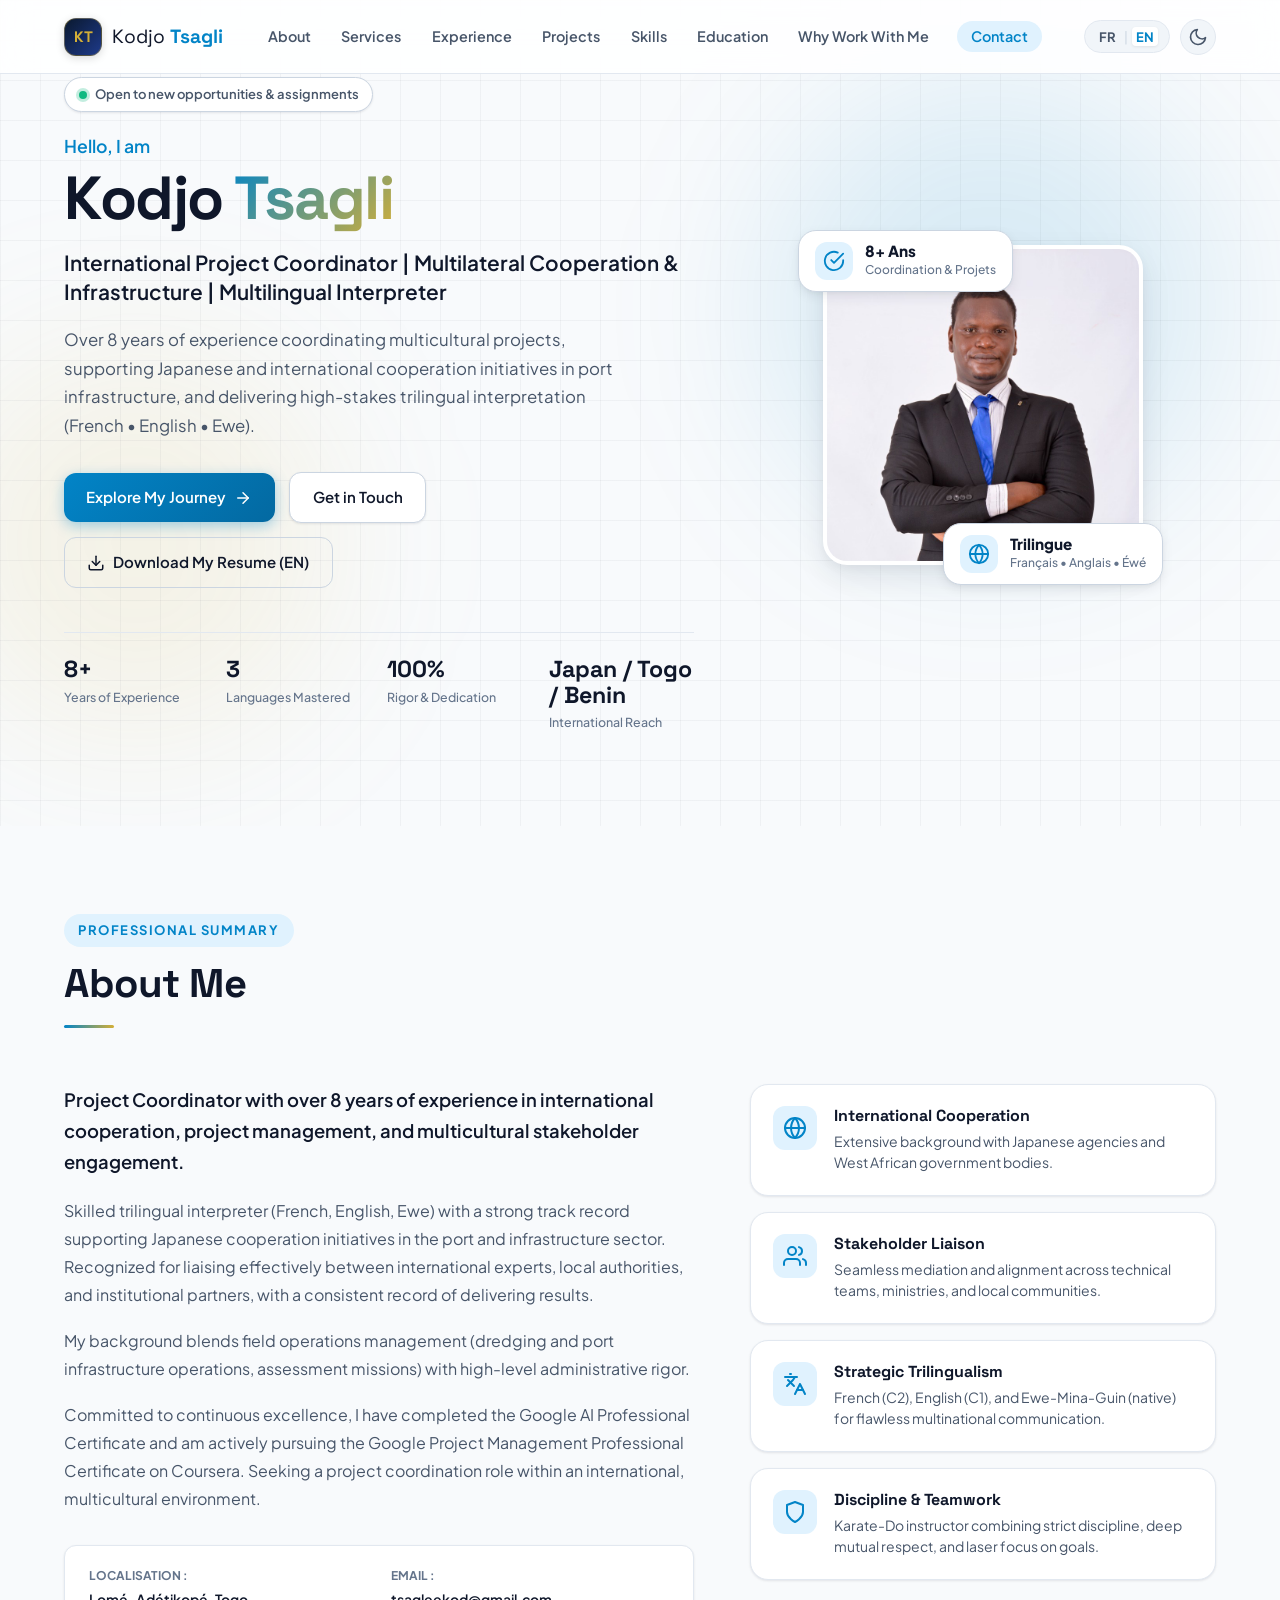
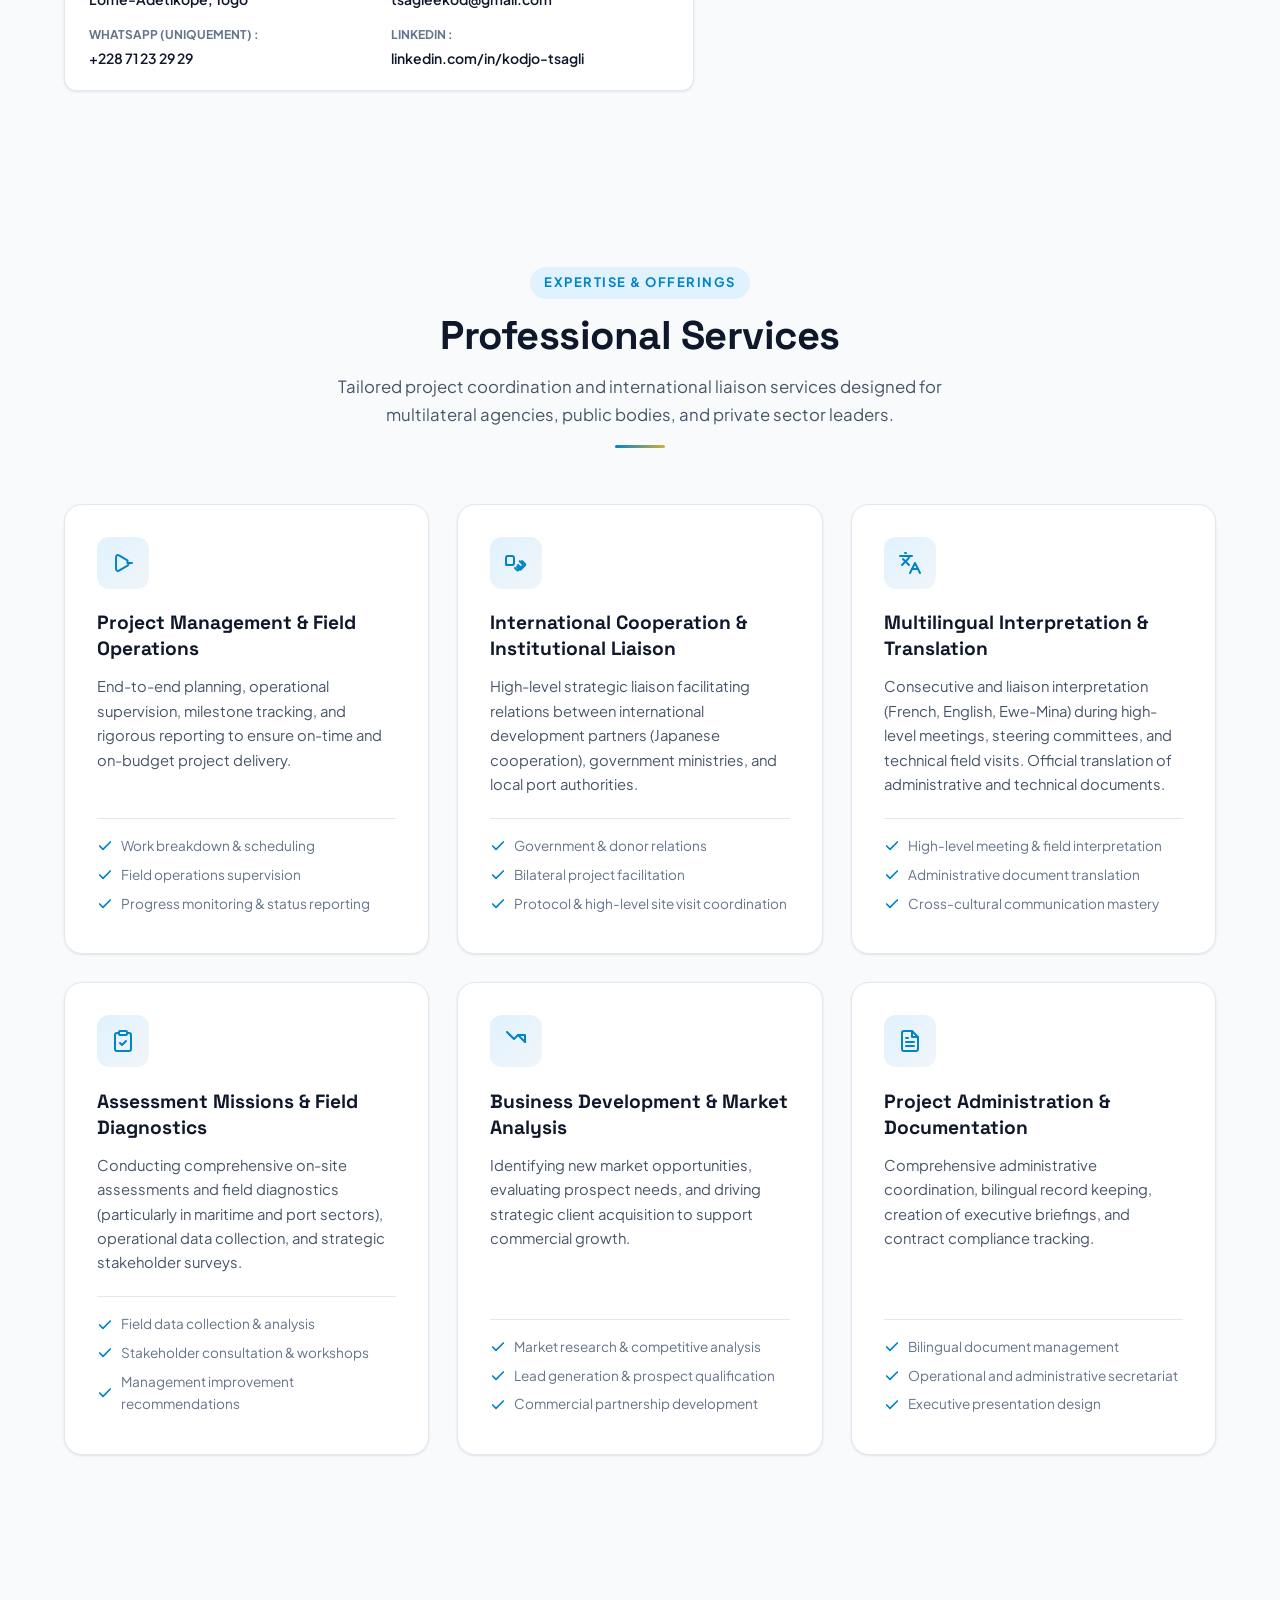
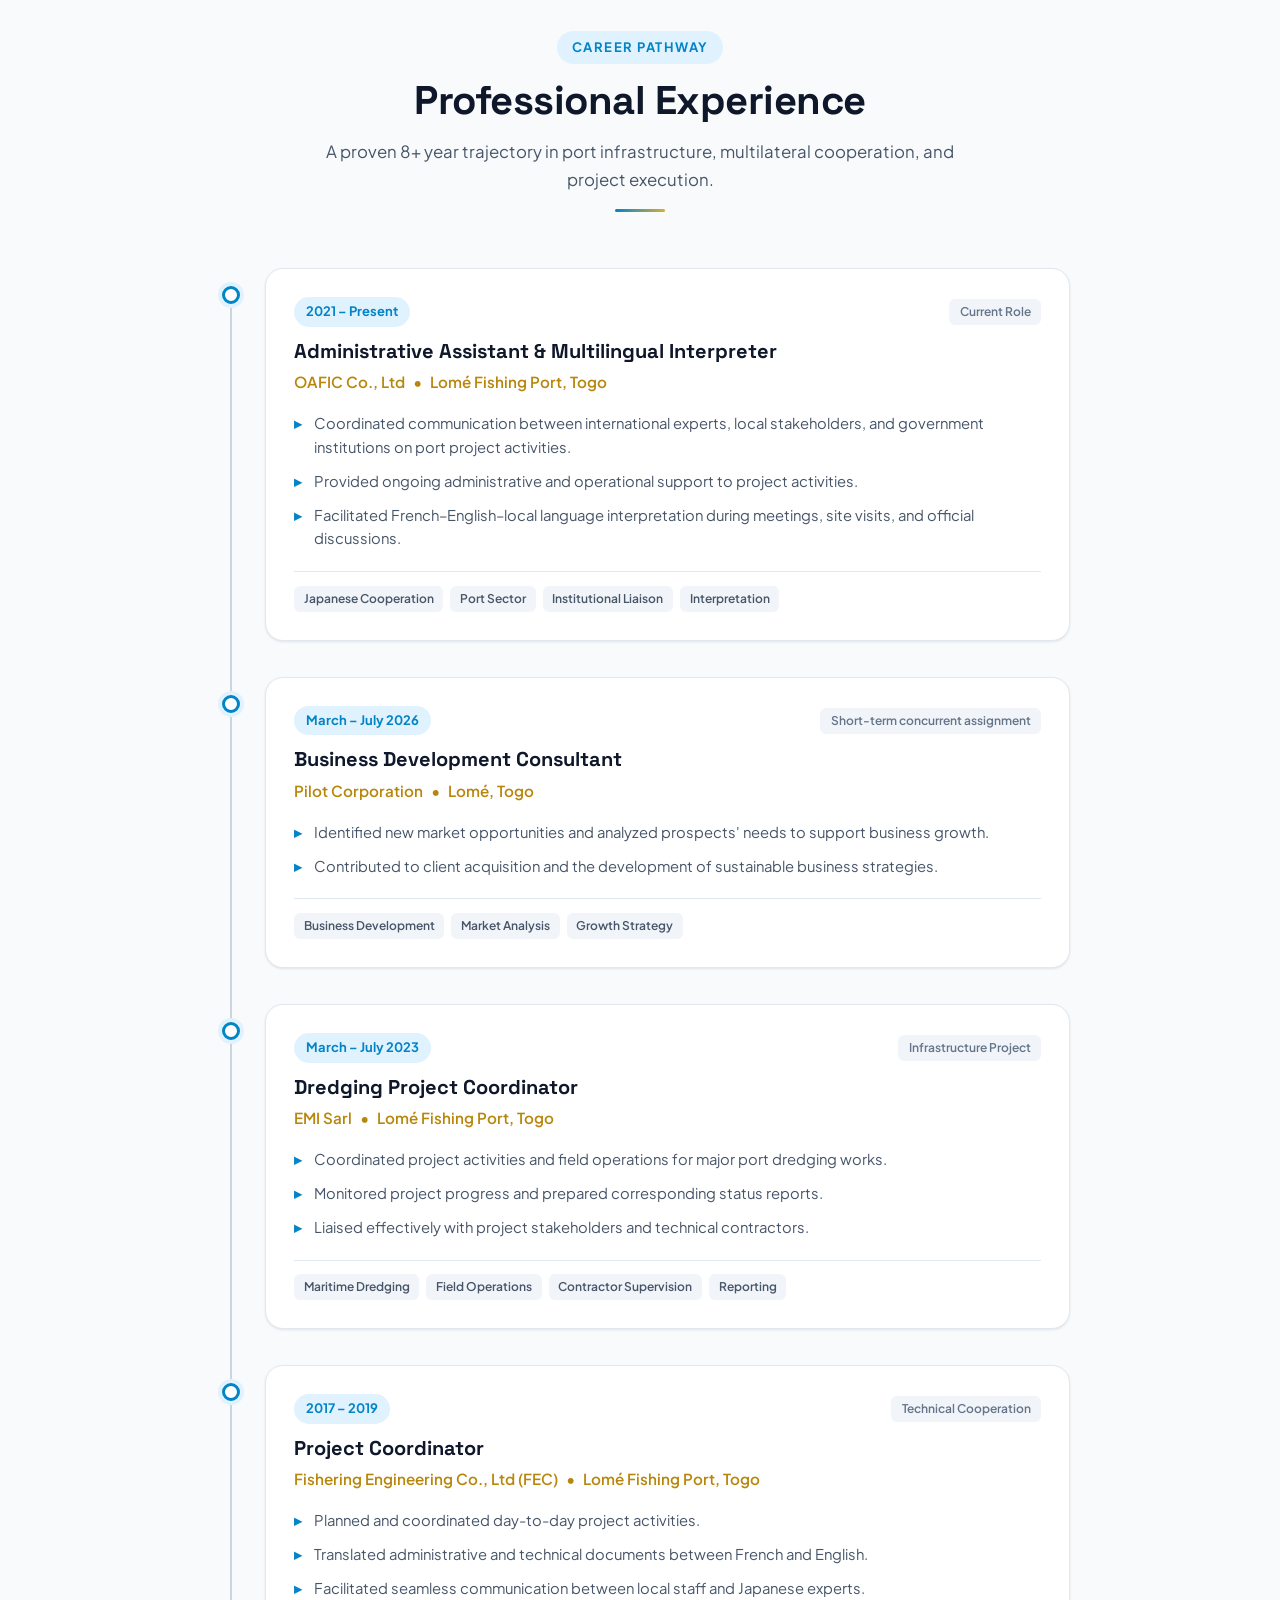
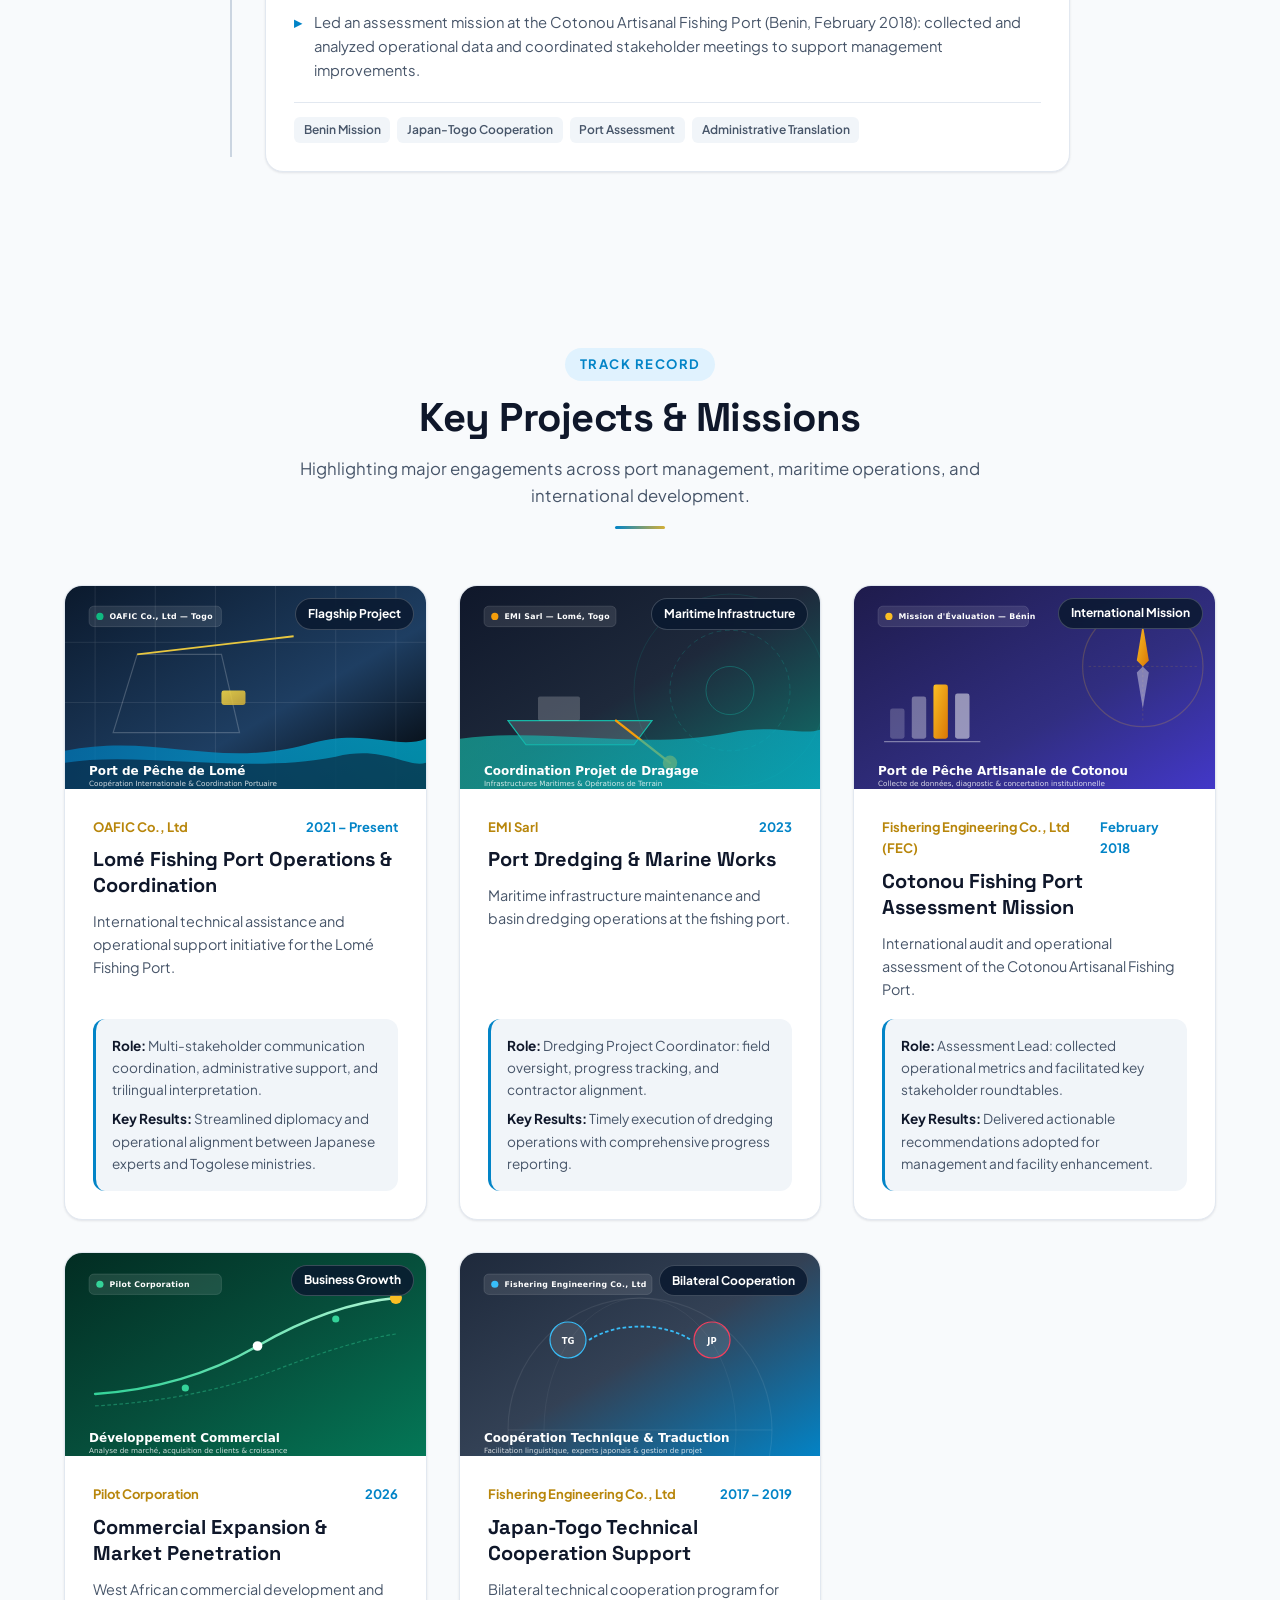
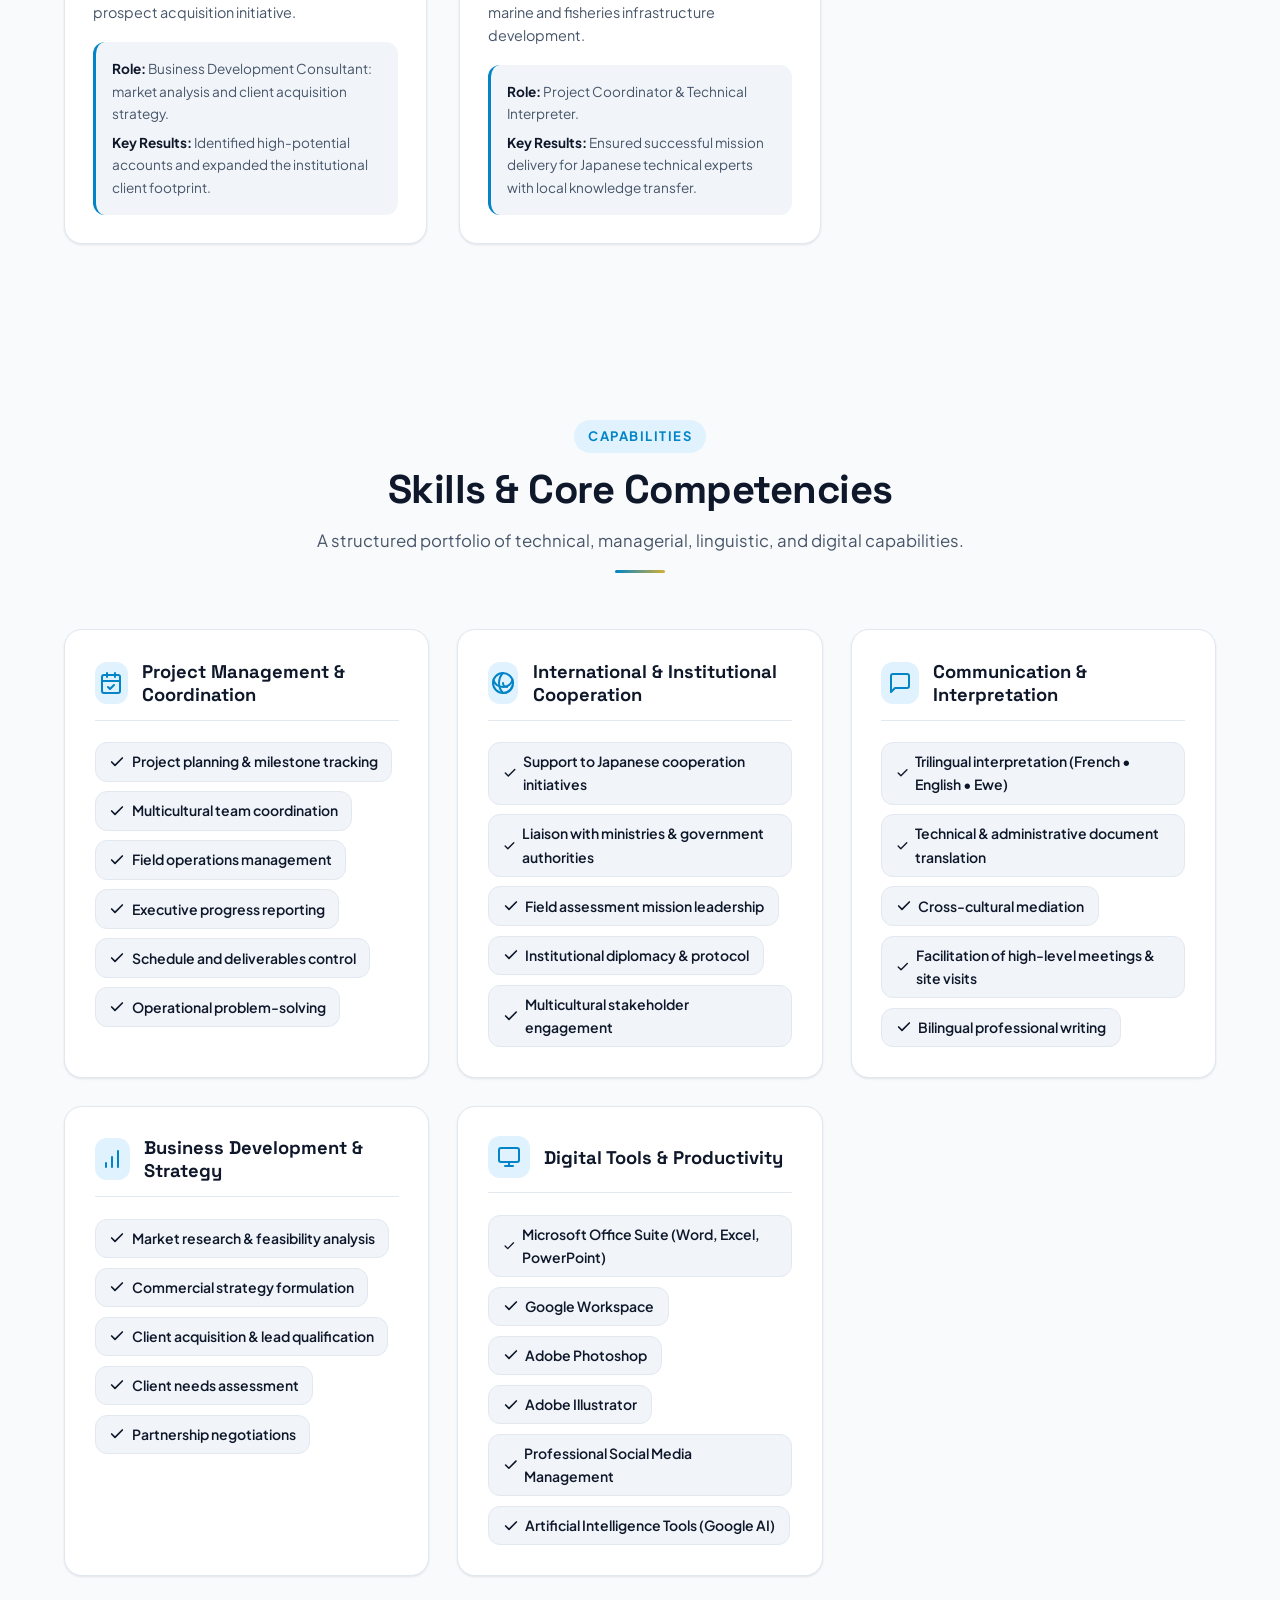
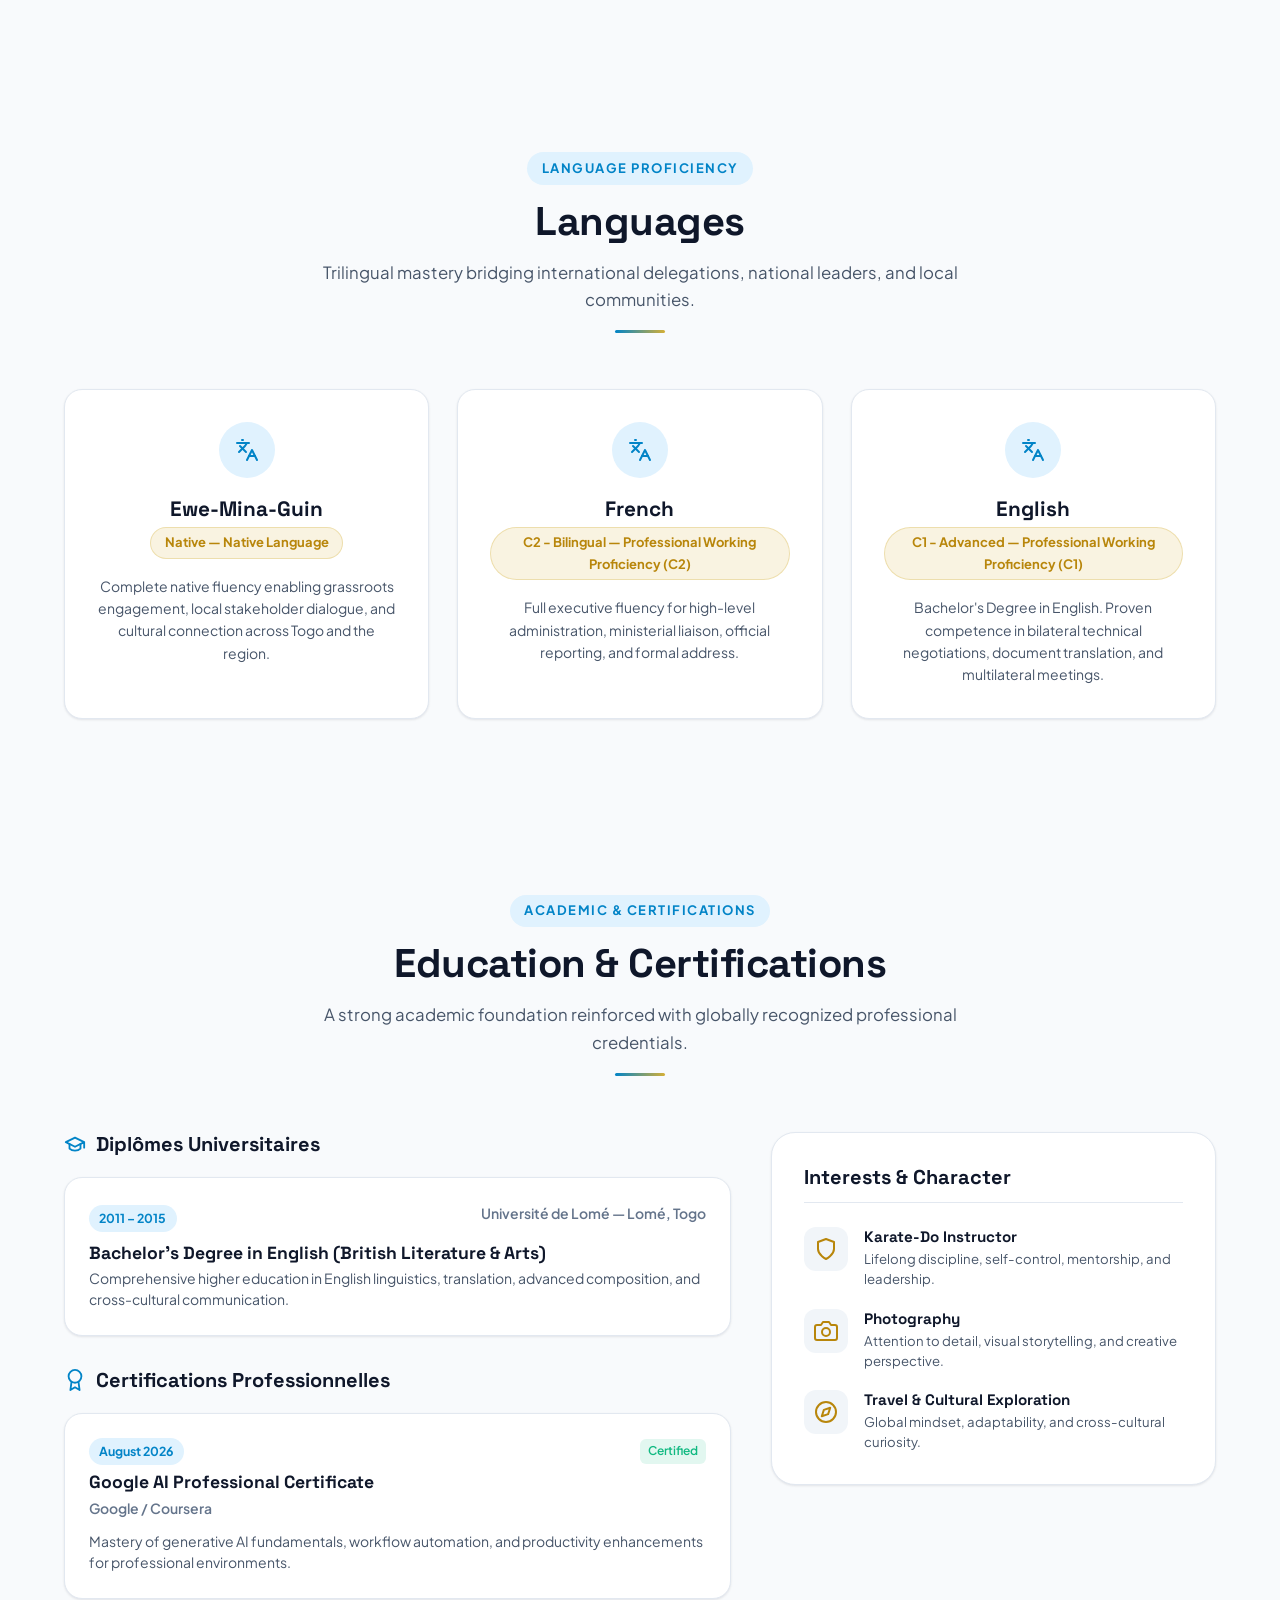
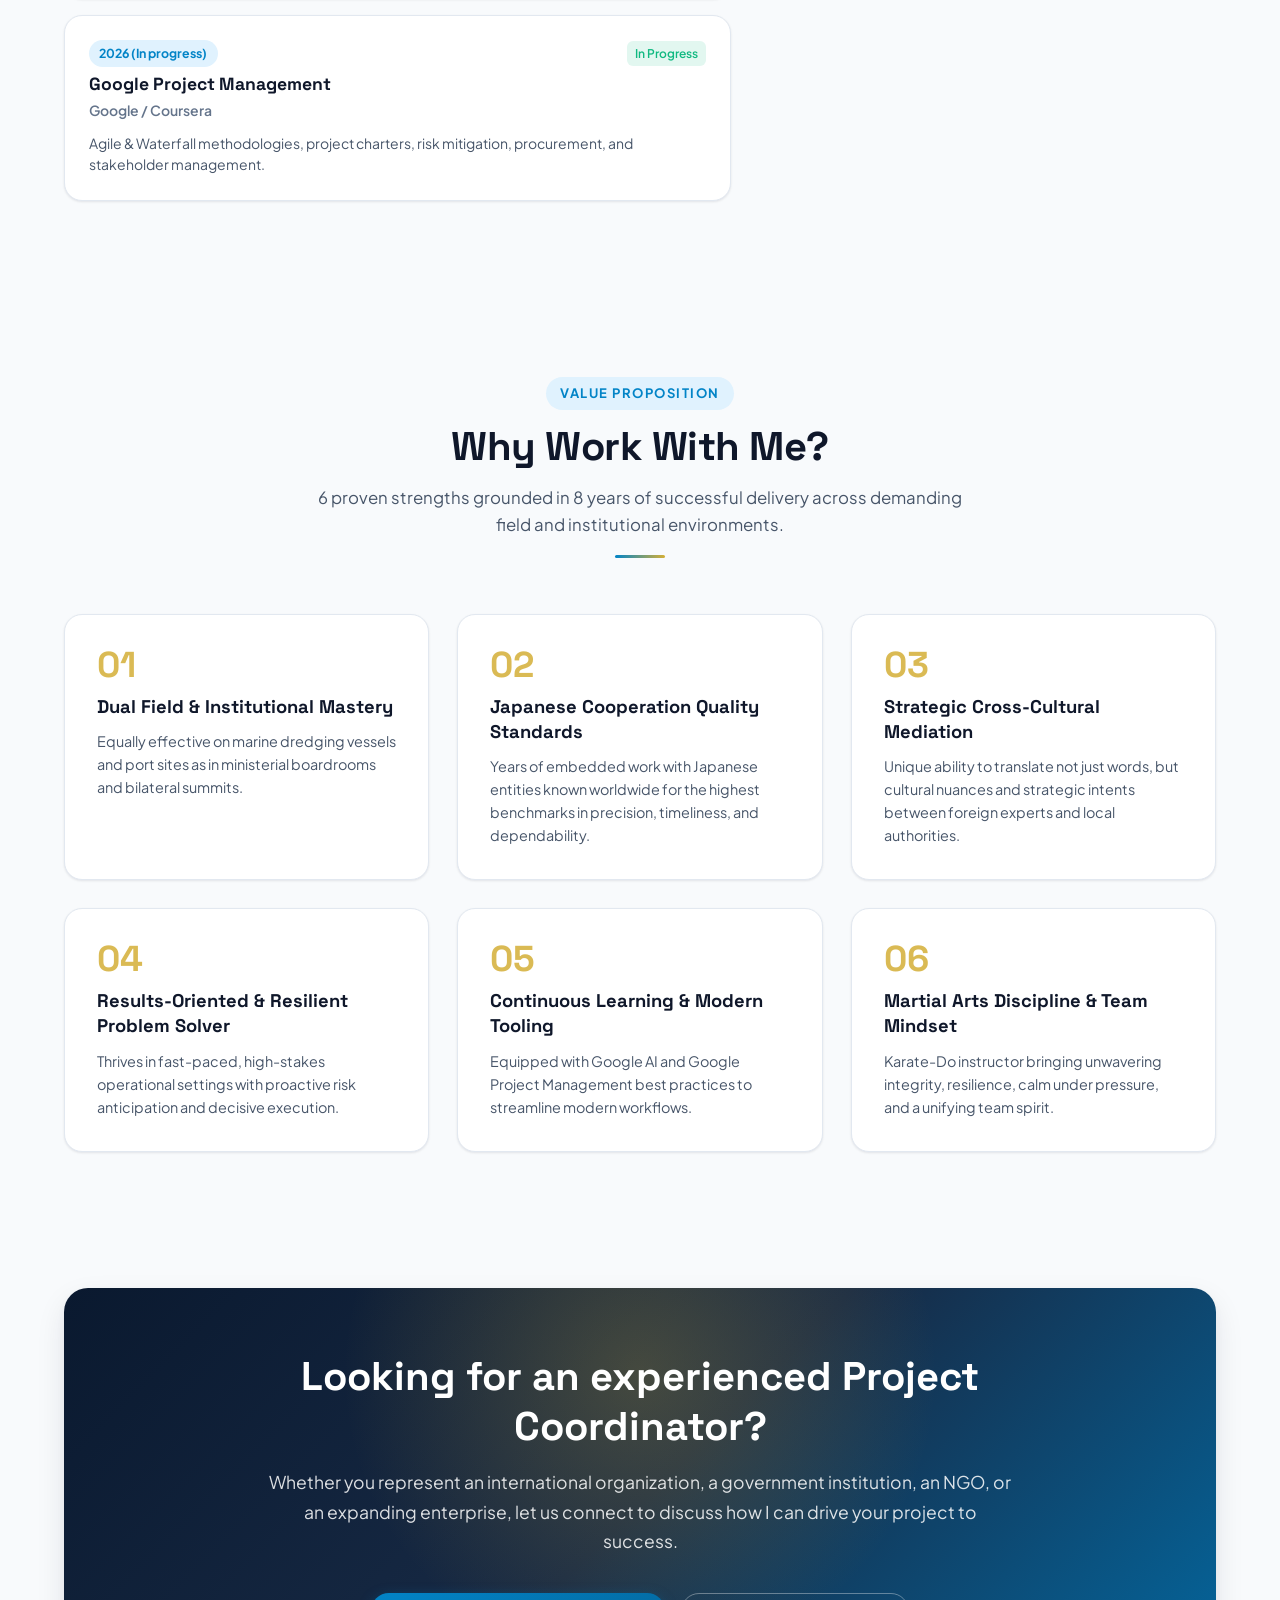
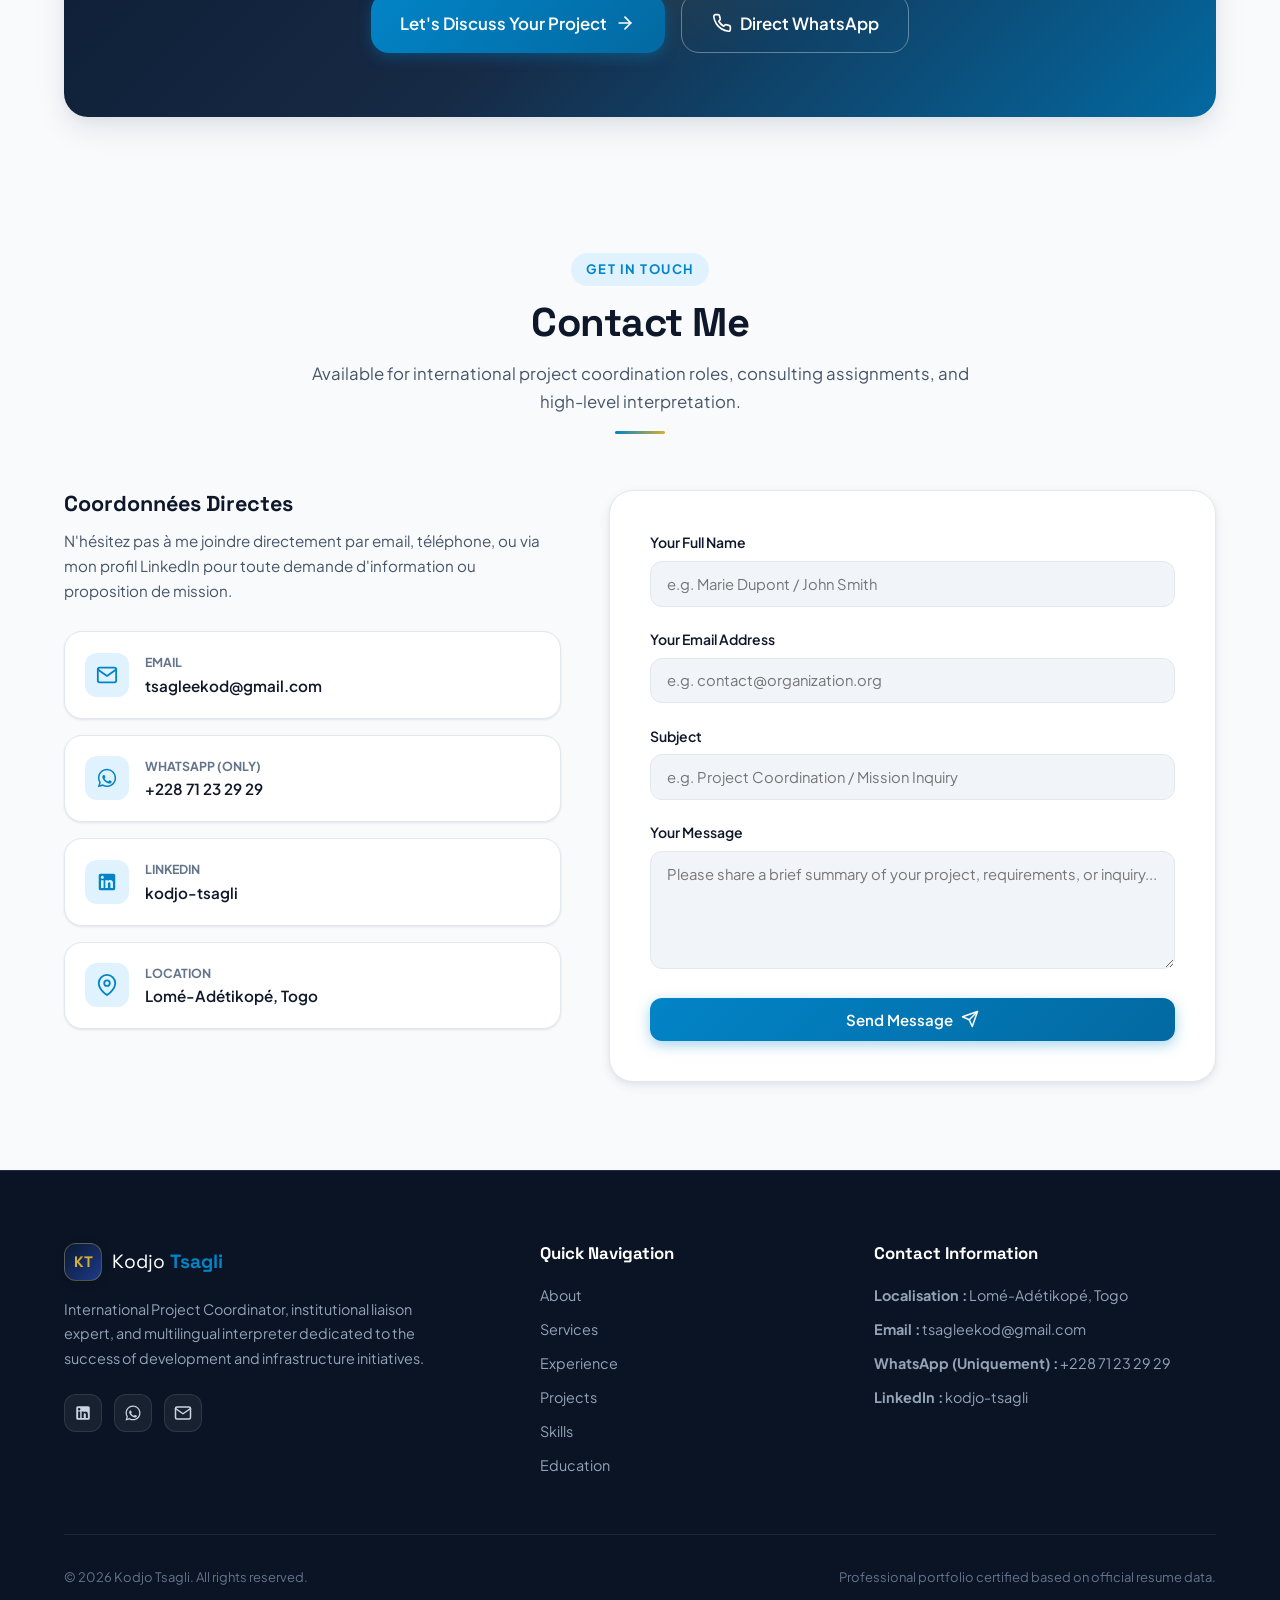
==== CV/index.html @ f677abd4 "Add files via upload" ====
<!DOCTYPE html>
<html lang="fr" data-theme="light">
<head>
  <meta charset="UTF-8">
  <meta name="viewport" content="width=device-width, initial-scale=1.0">
  <meta http-equiv="X-UA-Compatible" content="IE=edge">
  
  <!-- SEO Primary Meta Tags -->
  <title id="meta-title">Kodjo Tsagli | Coordinateur de Projets Internationaux & Interprète Multilingue</title>
  <meta name="title" id="meta-name-title" content="Kodjo Tsagli | Coordinateur de Projets Internationaux & Interprète Multilingue">
  <meta name="description" id="meta-description" content="Portfolio professionnel de Kodjo Tsagli, Coordinateur de Projets avec plus de 8 ans d'expérience en coopération internationale, gestion d'infrastructures portuaires et interprétariat trilingue (Français, Anglais, Éwé).">
  <meta name="keywords" id="meta-keywords" content="Kodjo Tsagli, Coordinateur de Projets, Coopération Internationale, Interprétariat, Togo, Port de Lomé, OAFIC, Gestion de projets, Coursera Google PM">
  <meta name="author" content="Kodjo Tsagli">
  <meta name="robots" content="index, follow">
  
  <!-- Open Graph / Facebook / LinkedIn / WhatsApp -->
  <meta property="og:type" content="website">
  <meta property="og:url" content="https://kodjotsagli.github.io/portfolio/">
  <meta property="og:title" id="og-title" content="Kodjo Tsagli | Coordinateur de Projets Internationaux & Interprète Multilingue">
  <meta property="og:description" id="og-description" content="Portfolio professionnel de Kodjo Tsagli. 8+ ans d'expérience en coopération internationale, secteur portuaire et médiation trilingue (FR • EN • EWÉ).">
  <meta property="og:image" content="https://kodjotsagli.github.io/portfolio/assets/images/profile.jpg">
  <meta property="og:image:secure_url" content="https://kodjotsagli.github.io/portfolio/assets/images/profile.jpg">
  <meta property="og:image:type" content="image/jpeg">
  <meta property="og:image:width" content="600">
  <meta property="og:image:height" content="600">

  <!-- Twitter Card -->
  <meta property="twitter:card" content="summary_large_image">
  <meta property="twitter:title" id="twitter-title" content="Kodjo Tsagli | Coordinateur de Projets Internationaux">
  <meta property="twitter:description" id="twitter-description" content="Portfolio de Kodjo Tsagli : Gestion de projets internationaux, Coopération japonaise, Interprétariat trilingue.">
  <meta property="twitter:image" content="https://kodjotsagli.github.io/portfolio/assets/images/profile.jpg">

  <!-- Favicon -->
  <link rel="icon" type="image/svg+xml" href="favicon/favicon.svg">
  <link rel="apple-touch-icon" href="favicon/favicon.svg">

  <!-- Preconnect Fonts -->
  <link rel="preconnect" href="https://fonts.googleapis.com">
  <link rel="preconnect" href="https://fonts.gstatic.com" crossorigin>
  <link href="https://fonts.googleapis.com/css2?family=Plus+Jakarta+Sans:wght@300;400;500;600;700;800&family=Space+Grotesk:wght@500;600;700&display=swap" rel="stylesheet">

  <!-- Stylesheet -->
  <link rel="stylesheet" href="style.css">

  <!-- Structured Data JSON-LD (Schema.org for Google) -->
  <script type="application/ld+json">
  {
    "@context": "https://schema.org",
    "@type": "Person",
    "name": "Kodjo Tsagli",
    "jobTitle": "Project Coordinator & Multilingual Interpreter",
    "url": "https://kodjo-tsagli.github.io/",
    "email": "tsagleekod@gmail.com",
    "telephone": "+22871232929",
    "address": {
      "@type": "PostalAddress",
      "addressLocality": "Lomé-Adétikopé",
      "addressCountry": "TG"
    },
    "sameAs": [
      "https://linkedin.com/in/kodjo-tsagli"
    ],
    "knowsLanguage": ["fra", "eng", "ewe"],
    "alumniOf": {
      "@type": "EducationalOrganization",
      "name": "Université de Lomé"
    }
  }
  </script>
</head>
<body>
  <!-- Navigation Bar -->
  <header class="site-header" id="site-header">
    <div class="container nav-container">
      <a href="#hero" class="brand-logo" aria-label="Kodjo Tsagli - Accueil">
        <span class="logo-mark">KT</span>
        <span class="logo-text">Kodjo <strong>Tsagli</strong></span>
      </a>

      <!-- Desktop & Mobile Nav Links -->
      <nav class="main-nav" id="main-nav" aria-label="Navigation principale">
        <ul class="nav-list">
          <li><a href="#about" class="nav-link" data-i18n="nav.about">À propos</a></li>
          <li><a href="#services" class="nav-link" data-i18n="nav.services">Services</a></li>
          <li><a href="#experience" class="nav-link" data-i18n="nav.experience">Expérience</a></li>
          <li><a href="#projects" class="nav-link" data-i18n="nav.projects">Projets</a></li>
          <li><a href="#skills" class="nav-link" data-i18n="nav.skills">Compétences</a></li>
          <li><a href="#education" class="nav-link" data-i18n="nav.education">Formation</a></li>
          <li><a href="#why-me" class="nav-link" data-i18n="nav.whyMe">Pourquoi moi ?</a></li>
          <li><a href="#contact" class="nav-link nav-link-highlight" data-i18n="nav.contact">Contact</a></li>
        </ul>
      </nav>

      <!-- Action Controls (Language & Theme) -->
      <div class="nav-actions">
        <!-- Language Switcher -->
        <button id="lang-toggle-btn" class="lang-switch-btn" aria-label="Changer de langue (Switch to English)">
          <span class="lang-opt" data-lang-val="fr">FR</span>
          <span class="lang-divider">|</span>
          <span class="lang-opt" data-lang-val="en">EN</span>
        </button>

        <!-- Dark / Light Theme Toggle -->
        <button id="theme-toggle-btn" class="theme-switch-btn" aria-label="Basculer le thème sombre/clair" title="Changer le thème">
          <svg class="theme-icon sun-icon" viewBox="0 0 24 24" width="20" height="20" fill="none" stroke="currentColor" stroke-width="2" stroke-linecap="round" stroke-linejoin="round">
            <circle cx="12" cy="12" r="5"></circle>
            <line x1="12" y1="1" x2="12" y2="3"></line>
            <line x1="12" y1="21" x2="12" y2="23"></line>
            <line x1="4.22" y1="4.22" x2="5.64" y2="5.64"></line>
            <line x1="18.36" y1="18.36" x2="19.78" y2="19.78"></line>
            <line x1="1" y1="12" x2="3" y2="12"></line>
            <line x1="21" y1="12" x2="23" y2="12"></line>
            <line x1="4.22" y1="19.78" x2="5.64" y2="18.36"></line>
            <line x1="18.36" y1="5.64" x2="19.78" y2="4.22"></line>
          </svg>
          <svg class="theme-icon moon-icon" viewBox="0 0 24 24" width="20" height="20" fill="none" stroke="currentColor" stroke-width="2" stroke-linecap="round" stroke-linejoin="round">
            <path d="M21 12.79A9 9 0 1 1 11.21 3 7 7 0 0 0 21 12.79z"></path>
          </svg>
        </button>

        <!-- Mobile Menu Toggle Button -->
        <button id="mobile-nav-toggle" class="mobile-toggle-btn" aria-expanded="false" aria-controls="main-nav" aria-label="Ouvrir le menu">
          <span class="hamburger-bar"></span>
          <span class="hamburger-bar"></span>
          <span class="hamburger-bar"></span>
        </button>
      </div>
    </div>
  </header>

  <main id="main-content">
    <!-- HERO SECTION -->
    <section id="hero" class="hero-section">
      <div class="hero-bg-shapes" aria-hidden="true">
        <div class="shape-glow glow-1"></div>
        <div class="shape-glow glow-2"></div>
        <div class="grid-overlay"></div>
      </div>

      <div class="container hero-container">
        <div class="hero-content">
          <!-- Availability Pill Badge -->
          <div class="badge-status-wrap">
            <span class="status-indicator"></span>
            <span class="status-text" id="hero-availability" data-i18n="hero.availability">Disponible pour nouvelles opportunités &amp; missions</span>
          </div>

          <!-- Greeting & Name -->
          <p class="hero-greeting" data-i18n="hero.greeting">Bonjour, je suis</p>
          <h1 class="hero-name" id="hero-name">Kodjo <span>Tsagli</span></h1>
          
          <!-- Professional Title -->
          <p class="hero-title" id="hero-title" data-i18n="hero.title">
            Coordinateur de Projets Internationaux | Coopération &amp; Infrastructures | Interprète Multilingue
          </p>

          <!-- Executive Subtitle -->
          <p class="hero-subtitle" id="hero-subtitle" data-i18n="hero.subtitle">
            Plus de 8 ans d'expérience en coordination de projets multiculturels, appui aux initiatives de coopération internationale (notamment japonaise) dans le secteur portuaire et médiation trilingue (Français • Anglais • Éwé).
          </p>

          <!-- CTA Action Buttons -->
          <div class="hero-actions">
            <a href="#experience" class="btn btn-primary" id="btn-hero-path">
              <span data-i18n="hero.btnPath">Voir mon parcours</span>
              <svg viewBox="0 0 24 24" width="18" height="18" fill="none" stroke="currentColor" stroke-width="2" stroke-linecap="round" stroke-linejoin="round">
                <line x1="5" y1="12" x2="19" y2="12"></line>
                <polyline points="12 5 19 12 12 19"></polyline>
              </svg>
            </a>
            
            <a href="#contact" class="btn btn-secondary" id="btn-hero-contact">
              <span data-i18n="hero.btnContact">Me contacter</span>
            </a>

            <a href="assets/documents/CV_Kodjo_Tsagli_FR_1.docx" class="btn btn-outline" id="btn-hero-cv" download>
              <svg viewBox="0 0 24 24" width="18" height="18" fill="none" stroke="currentColor" stroke-width="2" stroke-linecap="round" stroke-linejoin="round">
                <path d="M21 15v4a2 2 0 0 1-2 2H5a2 2 0 0 1-2-2v-4"></path>
                <polyline points="7 10 12 15 17 10"></polyline>
                <line x1="12" y1="15" x2="12" y2="3"></line>
              </svg>
              <span id="hero-cv-text" data-i18n="hero.btnCv">Télécharger mon CV (FR)</span>
            </a>
          </div>

          <!-- Key Quick Stats -->
          <div class="hero-stats-grid" id="hero-stats">
            <!-- Dynamically populated from config.js or fallback -->
            <div class="stat-card">
              <div class="stat-val">8+</div>
              <div class="stat-label">Années d'expérience</div>
            </div>
            <div class="stat-card">
              <div class="stat-val">3</div>
              <div class="stat-label">Langues maîtrisées</div>
            </div>
            <div class="stat-card">
              <div class="stat-val">100%</div>
              <div class="stat-label">Engagement &amp; Rigueur</div>
            </div>
            <div class="stat-card">
              <div class="stat-val">Japon / Togo / Bénin</div>
              <div class="stat-label">Portée multilatérale</div>
            </div>
          </div>
        </div>

        <!-- Hero Visual Profile Card -->
        <div class="hero-visual">
          <div class="profile-card-wrap">
            <div class="profile-avatar-frame">
              <img src="assets/images/profile.jpg" id="profile-img" alt="Kodjo Tsagli - Coordinateur de Projets" class="profile-img" width="360" height="360" loading="eager">
              <div class="avatar-glow-ring"></div>
            </div>

            <!-- Floating Experience Badge -->
            <div class="floating-badge badge-exp">
              <div class="badge-icon-box">
                <svg viewBox="0 0 24 24" width="22" height="22" fill="none" stroke="currentColor" stroke-width="2" stroke-linecap="round" stroke-linejoin="round">
                  <path d="M22 11.08V12a10 10 0 1 1-5.93-9.14"></path>
                  <polyline points="22 4 12 14.01 9 11.01"></polyline>
                </svg>
              </div>
              <div class="badge-text">
                <span class="badge-number">8+ Ans</span>
                <span class="badge-subtitle">Coordination &amp; Projets</span>
              </div>
            </div>

            <!-- Floating Languages Badge -->
            <div class="floating-badge badge-lang">
              <div class="badge-icon-box">
                <svg viewBox="0 0 24 24" width="22" height="22" fill="none" stroke="currentColor" stroke-width="2" stroke-linecap="round" stroke-linejoin="round">
                  <circle cx="12" cy="12" r="10"></circle>
                  <line x1="2" y1="12" x2="22" y2="12"></line>
                  <path d="M12 2a15.3 15.3 0 0 1 4 10 15.3 15.3 0 0 1-4 10 15.3 15.3 0 0 1-4-10 15.3 15.3 0 0 1 4-10z"></path>
                </svg>
              </div>
              <div class="badge-text">
                <span class="badge-number">Trilingue</span>
                <span class="badge-subtitle">Français • Anglais • Éwé</span>
              </div>
            </div>
          </div>
        </div>
      </div>
    </section>

    <!-- ABOUT SECTION -->
    <section id="about" class="section about-section">
      <div class="container">
        <div class="section-header">
          <span class="section-tag" data-i18n="about.sectionTag">Profil Professionnel</span>
          <h2 class="section-title" data-i18n="about.title">À propos de moi</h2>
          <div class="section-divider"></div>
        </div>

        <div class="about-grid">
          <!-- Text Narrative Column -->
          <div class="about-text-col">
            <p class="lead-text" id="about-lead" data-i18n="about.lead">
              Coordinateur de projets comptant plus de 8 ans d'expérience en coopération internationale, gestion de projets et coordination de parties prenantes multiculturelles.
            </p>
            
            <div class="about-paragraphs" id="about-paragraphs">
              <p>Expert en interprétariat trilingue (français, anglais, éwé) et en appui aux initiatives de coopération japonaise dans le secteur portuaire et des infrastructures. Reconnu pour ma capacité à assurer une liaison fluide et efficace entre experts internationaux, autorités locales et partenaires institutionnels.</p>
              <p>Mon parcours combine gestion opérationnelle de terrain (opérations maritimes et de dragage, missions d'évaluation portuaire) et rigueur administrative de haut niveau.</p>
              <p>Passionné par l'efficience des organisations, je prépare activement la certification professionnelle Google Project Management et j'ai complété le certificat Google IA sur Coursera. Je suis à la recherche d'un poste ou de missions de coordination de projets dans un environnement international et multiculturel.</p>
            </div>

            <!-- Quick Contact Snapshot -->
            <div class="about-contact-snapshot">
              <div class="snapshot-item">
                <span class="snapshot-label">Localisation :</span>
                <span class="snapshot-value">Lomé-Adétikopé, Togo</span>
              </div>
              <div class="snapshot-item">
                <span class="snapshot-label">Email :</span>
                <a href="mailto:tsagleekod@gmail.com" class="snapshot-link">tsagleekod@gmail.com</a>
              </div>
              <div class="snapshot-item">
                <span class="snapshot-label">WhatsApp (Uniquement) :</span>
                <a href="https://wa.me/22871232929" target="_blank" rel="noopener noreferrer" class="snapshot-link">+228 71 23 29 29</a>
              </div>
              <div class="snapshot-item">
                <span class="snapshot-label">LinkedIn :</span>
                <a href="https://linkedin.com/in/kodjo-tsagli" target="_blank" rel="noopener noreferrer" class="snapshot-link">linkedin.com/in/kodjo-tsagli</a>
              </div>
            </div>
          </div>

          <!-- Highlight Cards Column -->
          <div class="about-highlights-col" id="about-highlights">
            <!-- Dynamically populated from config.js -->
            <div class="highlight-card">
              <div class="highlight-icon">
                <svg viewBox="0 0 24 24" width="24" height="24" fill="none" stroke="currentColor" stroke-width="2" stroke-linecap="round" stroke-linejoin="round">
                  <circle cx="12" cy="12" r="10"></circle>
                  <line x1="2" y1="12" x2="22" y2="12"></line>
                  <path d="M12 2a15.3 15.3 0 0 1 4 10 15.3 15.3 0 0 1-4 10 15.3 15.3 0 0 1-4-10 15.3 15.3 0 0 1 4-10z"></path>
                </svg>
              </div>
              <div class="highlight-info">
                <h4>Coopération Internationale</h4>
                <p>Expertise éprouvée auprès d'organismes japonais et institutions publiques d'Afrique de l'Ouest.</p>
              </div>
            </div>

            <div class="highlight-card">
              <div class="highlight-icon">
                <svg viewBox="0 0 24 24" width="24" height="24" fill="none" stroke="currentColor" stroke-width="2" stroke-linecap="round" stroke-linejoin="round">
                  <path d="M17 21v-2a4 4 0 0 0-4-4H5a4 4 0 0 0-4 4v2"></path>
                  <circle cx="9" cy="7" r="4"></circle>
                  <path d="M23 21v-2a4 4 0 0 0-3-3.87"></path>
                  <path d="M16 3.13a4 4 0 0 1 0 7.75"></path>
                </svg>
              </div>
              <div class="highlight-info">
                <h4>Liaison Parties Prenantes</h4>
                <p>Médiation et concertation entre équipes techniques, ministères et communautés locales.</p>
              </div>
            </div>

            <div class="highlight-card">
              <div class="highlight-icon">
                <svg viewBox="0 0 24 24" width="24" height="24" fill="none" stroke="currentColor" stroke-width="2" stroke-linecap="round" stroke-linejoin="round">
                  <path d="M5 8l6 6"></path>
                  <path d="M4 14h16"></path>
                  <path d="M2 5h12"></path>
                  <path d="M7 2h1"></path>
                  <path d="M22 22l-5-10-5 10"></path>
                  <path d="M14 18h6"></path>
                </svg>
              </div>
              <div class="highlight-info">
                <h4>Trilinguisme Stratégique</h4>
                <p>Français (C2), Anglais (C1) et Éwé-Mina-Guin (maternelle) pour une fluidité totale des échanges.</p>
              </div>
            </div>

            <div class="highlight-card">
              <div class="highlight-icon">
                <svg viewBox="0 0 24 24" width="24" height="24" fill="none" stroke="currentColor" stroke-width="2" stroke-linecap="round" stroke-linejoin="round">
                  <path d="M12 22s8-4 8-10V5l-8-3-8 3v7c0 6 8 10 8 10z"></path>
                </svg>
              </div>
              <div class="highlight-info">
                <h4>Discipline &amp; Esprit d'équipe</h4>
                <p>Instructeur de Karaté-Do, alliant rigueur, sens du respect et concentration sur les objectifs.</p>
              </div>
            </div>
          </div>
        </div>
      </div>
    </section>

    <!-- SERVICES SECTION -->
    <section id="services" class="section services-section">
      <div class="container">
        <div class="section-header text-center">
          <span class="section-tag" data-i18n="services.sectionTag">Expertise &amp; Offre</span>
          <h2 class="section-title" data-i18n="services.title">Mes Services Professionnels</h2>
          <p class="section-subtitle" data-i18n="services.subtitle">Des prestations ciblées et adaptées aux exigences des organisations internationales, des institutions publiques et des entreprises privées.</p>
          <div class="section-divider center"></div>
        </div>

        <div class="services-grid" id="services-container">
          <!-- Populated dynamically via config.js -->
        </div>
      </div>
    </section>

    <!-- EXPERIENCE SECTION (TIMELINE) -->
    <section id="experience" class="section experience-section">
      <div class="container">
        <div class="section-header text-center">
          <span class="section-tag" data-i18n="experience.sectionTag">Parcours Professionnel</span>
          <h2 class="section-title" data-i18n="experience.title">Expérience Professionnelle</h2>
          <p class="section-subtitle" data-i18n="experience.subtitle">Un historique prouvé de plus de 8 ans dans des projets d'infrastructures, de coopération multilatérale et de développement.</p>
          <div class="section-divider center"></div>
        </div>

        <div class="timeline-wrapper">
          <div class="timeline-track" aria-hidden="true"></div>
          <div class="timeline-items" id="experience-timeline">
            <!-- Populated dynamically via config.js -->
          </div>
        </div>
      </div>
    </section>

    <!-- PROJECTS SECTION -->
    <section id="projects" class="section projects-section">
      <div class="container">
        <div class="section-header text-center">
          <span class="section-tag" data-i18n="projects.sectionTag">Réalisations</span>
          <h2 class="section-title" data-i18n="projects.title">Projets Réalisés &amp; Missions Clés</h2>
          <p class="section-subtitle" data-i18n="projects.subtitle">Aperçu de mes interventions majeures en gestion portuaire, infrastructures et développement institutionnel.</p>
          <div class="section-divider center"></div>
        </div>

        <div class="projects-grid" id="projects-container">
          <!-- Populated dynamically via config.js -->
        </div>
      </div>
    </section>

    <!-- SKILLS SECTION -->
    <section id="skills" class="section skills-section">
      <div class="container">
        <div class="section-header text-center">
          <span class="section-tag" data-i18n="skills.sectionTag">Savoir-faire</span>
          <h2 class="section-title" data-i18n="skills.title">Compétences &amp; Domaines d'Expertise</h2>
          <p class="section-subtitle" data-i18n="skills.subtitle">Un ensemble structuré de compétences techniques, managériales, linguistiques et digitales.</p>
          <div class="section-divider center"></div>
        </div>

        <div class="skills-categories-grid" id="skills-container">
          <!-- Populated dynamically via config.js -->
        </div>
      </div>
    </section>

    <!-- LANGUAGES SECTION -->
    <section id="languages" class="section languages-section">
      <div class="container">
        <div class="section-header text-center">
          <span class="section-tag" data-i18n="languages.sectionTag">Atout Linguistique</span>
          <h2 class="section-title" data-i18n="languages.title">Langues Maîtrisées</h2>
          <p class="section-subtitle" data-i18n="languages.subtitle">Un profil trilingue pour une communication sans barrière entre acteurs internationaux et communautés locales.</p>
          <div class="section-divider center"></div>
        </div>

        <div class="languages-grid" id="languages-container">
          <!-- Populated dynamically via config.js -->
        </div>
      </div>
    </section>

    <!-- EDUCATION & CERTIFICATIONS SECTION -->
    <section id="education" class="section education-section">
      <div class="container">
        <div class="section-header text-center">
          <span class="section-tag" data-i18n="education.sectionTag">Parcours Académique</span>
          <h2 class="section-title" data-i18n="education.title">Formation &amp; Certifications</h2>
          <p class="section-subtitle" data-i18n="education.subtitle">Un socle académique solide complété par des certifications professionnelles internationales d'actualité.</p>
          <div class="section-divider center"></div>
        </div>

        <div class="education-layout-grid">
          <!-- Degrees & Certifications Column -->
          <div class="education-main-col">
            <h3 class="col-heading">
              <svg viewBox="0 0 24 24" width="22" height="22" fill="none" stroke="currentColor" stroke-width="2" stroke-linecap="round" stroke-linejoin="round">
                <path d="M22 10v6M2 10l10-5 10 5-10 5z"></path>
                <path d="M6 12v5c3 3 9 3 12 0v-5"></path>
              </svg>
              Diplômes Universitaires
            </h3>
            <div class="degrees-list" id="degrees-container">
              <!-- Populated dynamically via config.js -->
            </div>

            <h3 class="col-heading mt-6">
              <svg viewBox="0 0 24 24" width="22" height="22" fill="none" stroke="currentColor" stroke-width="2" stroke-linecap="round" stroke-linejoin="round">
                <circle cx="12" cy="8" r="7"></circle>
                <polyline points="8.21 13.89 7 23 12 20 17 23 15.79 13.88"></polyline>
              </svg>
              Certifications Professionnelles
            </h3>
            <div class="certifications-list" id="certifications-container">
              <!-- Populated dynamically via config.js -->
            </div>
          </div>

          <!-- Additional Passions & Soft Skills Column -->
          <div class="education-side-col">
            <div class="interests-card" id="interests-card">
              <!-- Populated dynamically via config.js -->
            </div>
          </div>
        </div>
      </div>
    </section>

    <!-- WHY WORK WITH ME SECTION -->
    <section id="why-me" class="section why-me-section">
      <div class="container">
        <div class="section-header text-center">
          <span class="section-tag" data-i18n="whyMe.sectionTag">Valeur Ajoutée</span>
          <h2 class="section-title" data-i18n="whyMe.title">Pourquoi travailler avec moi ?</h2>
          <p class="section-subtitle" data-i18n="whyMe.subtitle">6 atouts concrets forgés par 8 années d'interventions réussies sur le terrain et auprès des décideurs.</p>
          <div class="section-divider center"></div>
        </div>

        <div class="why-me-grid" id="why-me-container">
          <!-- Populated dynamically via config.js -->
        </div>
      </div>
    </section>

    <!-- CALL TO ACTION (CTA) SECTION -->
    <section class="cta-section">
      <div class="container">
        <div class="cta-box">
          <div class="cta-glow" aria-hidden="true"></div>
          <div class="cta-content">
            <h2 class="cta-title" id="cta-title" data-i18n="cta.title">Vous avez un projet ou une mission à coordonner ?</h2>
            <p class="cta-subtitle" id="cta-subtitle" data-i18n="cta.subtitle">Que vous soyez une organisation internationale, une institution publique, une ONG ou une entreprise privée, échangeons sur vos objectifs et voyons comment je peux apporter une valeur décisive à vos opérations.</p>
            <div class="cta-buttons">
              <a href="#contact" class="btn btn-primary btn-large" id="btn-cta-contact">
                <span data-i18n="cta.btnContact">Discutons de votre projet</span>
                <svg viewBox="0 0 24 24" width="20" height="20" fill="none" stroke="currentColor" stroke-width="2" stroke-linecap="round" stroke-linejoin="round">
                  <line x1="5" y1="12" x2="19" y2="12"></line>
                  <polyline points="12 5 19 12 12 19"></polyline>
                </svg>
              </a>
              <a href="https://wa.me/22871232929" target="_blank" rel="noopener noreferrer" class="btn btn-outline btn-large" id="btn-cta-call">
                <svg viewBox="0 0 24 24" width="20" height="20" fill="none" stroke="currentColor" stroke-width="2" stroke-linecap="round" stroke-linejoin="round">
                  <path d="M22 16.92v3a2 2 0 0 1-2.18 2 19.79 19.79 0 0 1-8.63-3.07 19.5 19.5 0 0 1-6-6 19.79 19.79 0 0 1-3.07-8.67A2 2 0 0 1 4.11 2h3a2 2 0 0 1 2 1.72 12.84 12.84 0 0 0 .7 2.81 2 2 0 0 1-.45 2.11L8.09 9.91a16 16 0 0 0 6 6l1.27-1.27a2 2 0 0 1 2.11-.45 12.84 12.84 0 0 0 2.81.7A2 2 0 0 1 22 16.92z"></path>
                </svg>
                <span data-i18n="cta.btnCall">WhatsApp Direct</span>
              </a>
            </div>
          </div>
        </div>
      </div>
    </section>

    <!-- CONTACT SECTION -->
    <section id="contact" class="section contact-section">
      <div class="container">
        <div class="section-header text-center">
          <span class="section-tag" data-i18n="contact.sectionTag">Prise de Contact</span>
          <h2 class="section-title" data-i18n="contact.title">Me Contacter</h2>
          <p class="section-subtitle" data-i18n="contact.subtitle">Disponible pour des opportunités de coordination de projet, de missions de conseil ou d'interprétariat.</p>
          <div class="section-divider center"></div>
        </div>

        <div class="contact-grid">
          <!-- Info Cards Side -->
          <div class="contact-info-col">
            <h3 class="contact-col-title">Coordonnées Directes</h3>
            <p class="contact-col-desc">N'hésitez pas à me joindre directement par email, téléphone, ou via mon profil LinkedIn pour toute demande d'information ou proposition de mission.</p>
            
            <div class="contact-cards-list" id="contact-info-cards">
              <!-- Populated dynamically via config.js -->
            </div>
          </div>

          <!-- Interactive Contact Form Side -->
          <div class="contact-form-col">
            <div class="form-card">
              <form id="contact-form" class="contact-form" novalidate>
                <div class="form-group">
                  <label for="form-name" id="label-name" data-i18n="contact.form.nameLabel">Votre Nom complet <span class="required">*</span></label>
                  <div class="input-wrap">
                    <input type="text" id="form-name" name="name" required placeholder="Ex: Marie Dupont / John Smith" autocomplete="name">
                  </div>
                </div>

                <div class="form-group">
                  <label for="form-email" id="label-email" data-i18n="contact.form.emailLabel">Votre Adresse Email <span class="required">*</span></label>
                  <div class="input-wrap">
                    <input type="email" id="form-email" name="email" required placeholder="Ex: contact@organisation.org" autocomplete="email">
                  </div>
                </div>

                <div class="form-group">
                  <label for="form-subject" id="label-subject" data-i18n="contact.form.subjectLabel">Objet de votre message <span class="required">*</span></label>
                  <div class="input-wrap">
                    <input type="text" id="form-subject" name="subject" required placeholder="Ex: Proposition de mission / Coordination de projet">
                  </div>
                </div>

                <div class="form-group">
                  <label for="form-message" id="label-message" data-i18n="contact.form.messageLabel">Votre Message <span class="required">*</span></label>
                  <div class="input-wrap">
                    <textarea id="form-message" name="message" rows="5" required placeholder="Présentez brièvement votre projet, vos attentes et les détails de votre demande..."></textarea>
                  </div>
                </div>

                <button type="submit" class="btn btn-primary btn-block" id="form-submit-btn">
                  <span id="btn-submit-text" data-i18n="contact.form.submitBtn">Envoyer le message</span>
                  <svg viewBox="0 0 24 24" width="18" height="18" fill="none" stroke="currentColor" stroke-width="2" stroke-linecap="round" stroke-linejoin="round">
                    <line x1="22" y1="2" x2="11" y2="13"></line>
                    <polygon points="22 2 15 22 11 13 2 9 22 2"></polygon>
                  </svg>
                </button>

                <div id="form-feedback" class="form-feedback" role="alert" aria-live="polite"></div>
              </form>
            </div>
          </div>
        </div>
      </div>
    </section>
  </main>

  <!-- FOOTER -->
  <footer class="site-footer">
    <div class="container footer-container">
      <div class="footer-top-grid">
        <!-- Brand & Bio -->
        <div class="footer-brand-col">
          <a href="#hero" class="brand-logo footer-logo">
            <span class="logo-mark">KT</span>
            <span class="logo-text">Kodjo <strong>Tsagli</strong></span>
          </a>
          <p class="footer-bio" id="footer-bio" data-i18n="footer.bio">
            Coordinateur de projets internationaux, expert en liaison institutionnelle et interprète multilingue. Dédié à la réussite des initiatives de développement et d'infrastructures.
          </p>
          <div class="footer-socials">
            <a href="https://linkedin.com/in/kodjo-tsagli" target="_blank" rel="noopener noreferrer" aria-label="LinkedIn Kodjo Tsagli" class="social-icon-btn">
              <svg viewBox="0 0 24 24" width="18" height="18" fill="currentColor">
                <path d="M19 3a2 2 0 0 1 2 2v14a2 2 0 0 1-2 2H5a2 2 0 0 1-2-2V5a2 2 0 0 1 2-2h14m-.5 15.5v-5.3a3.26 3.26 0 0 0-3.26-3.26c-.85 0-1.84.52-2.28 1.3v-1.11h-2.79v8.37h2.79v-4.93c0-.77.62-1.4 1.39-1.4a1.4 1.4 0 0 1 1.4 1.4v4.93h2.75M6.88 8.56a1.68 1.68 0 0 0 1.68-1.68c0-.93-.75-1.69-1.68-1.69a1.69 1.69 0 0 0-1.69 1.69c0 .93.76 1.68 1.69 1.68m1.39 9.94v-8.37H5.5v8.37h2.77z"/>
              </svg>
            </a>
            <a href="https://wa.me/22871232929" target="_blank" rel="noopener noreferrer" aria-label="WhatsApp Kodjo Tsagli" class="social-icon-btn">
              <svg viewBox="0 0 24 24" width="18" height="18" fill="currentColor">
                <path d="M12.04 2c-5.46 0-9.91 4.45-9.91 9.91 0 1.75.46 3.45 1.32 4.95L2.05 22l5.25-1.38c1.45.79 3.08 1.21 4.74 1.21 5.46 0 9.91-4.45 9.91-9.91 0-2.65-1.03-5.14-2.9-7.01A9.816 9.816 0 0 0 12.04 2m.01 1.67c2.2 0 4.26.86 5.82 2.42a8.225 8.225 0 0 1 2.41 5.83c0 4.54-3.7 8.24-8.24 8.24-1.48 0-2.93-.4-4.2-1.15l-.3-.18-3.12.82.83-3.04-.2-.31a8.196 8.196 0 0 1-1.26-4.38c0-4.54 3.7-8.24 8.24-8.24m4.52 11.66c-.25-.13-1.47-.72-1.7-.81-.23-.08-.39-.13-.56.13-.17.25-.64.81-.79.97-.14.17-.29.19-.54.06-.25-.13-1.06-.39-2.03-1.25-.75-.67-1.26-1.5-1.41-1.75-.15-.25-.02-.39.11-.51.11-.11.25-.29.37-.44.13-.15.17-.25.25-.42.08-.17.04-.31-.02-.44-.06-.13-.56-1.35-.77-1.85-.2-.49-.41-.42-.56-.43h-.48c-.17 0-.44.06-.67.31-.23.25-.88.86-.88 2.1s.9 2.43 1.03 2.6c.13.17 1.77 2.7 4.28 3.79.6.26 1.07.41 1.43.53.6.19 1.15.16 1.58.1.48-.07 1.47-.6 1.68-1.18.21-.58.21-1.07.15-1.18-.06-.12-.22-.19-.47-.32z"/>
              </svg>
            </a>
            <a href="mailto:tsagleekod@gmail.com" aria-label="Email Kodjo Tsagli" class="social-icon-btn">
              <svg viewBox="0 0 24 24" width="18" height="18" fill="none" stroke="currentColor" stroke-width="2" stroke-linecap="round" stroke-linejoin="round">
                <path d="M4 4h16c1.1 0 2 .9 2 2v12c0 1.1-.9 2-2 2H4c-1.1 0-2-.9-2-2V6c0-1.1.9-2 2-2z"></path>
                <polyline points="22,6 12,13 2,6"></polyline>
              </svg>
            </a>
          </div>
        </div>

        <!-- Quick Navigation -->
        <div class="footer-links-col">
          <h4 class="footer-heading" data-i18n="footer.quickLinksTitle">Navigation rapide</h4>
          <ul class="footer-nav">
            <li><a href="#about" data-i18n="nav.about">À propos</a></li>
            <li><a href="#services" data-i18n="nav.services">Services</a></li>
            <li><a href="#experience" data-i18n="nav.experience">Expérience</a></li>
            <li><a href="#projects" data-i18n="nav.projects">Projets</a></li>
            <li><a href="#skills" data-i18n="nav.skills">Compétences</a></li>
            <li><a href="#education" data-i18n="nav.education">Formation</a></li>
          </ul>
        </div>

        <!-- Contact Snapshot -->
        <div class="footer-contact-col">
          <h4 class="footer-heading" data-i18n="footer.contactTitle">Coordonnées</h4>
          <ul class="footer-contact-list">
            <li><strong>Localisation :</strong> Lomé-Adétikopé, Togo</li>
            <li><strong>Email :</strong> <a href="mailto:tsagleekod@gmail.com">tsagleekod@gmail.com</a></li>
            <li><strong>WhatsApp (Uniquement) :</strong> <a href="https://wa.me/22871232929" target="_blank" rel="noopener noreferrer">+228 71 23 29 29</a></li>
            <li><strong>LinkedIn :</strong> <a href="https://linkedin.com/in/kodjo-tsagli" target="_blank" rel="noopener noreferrer">kodjo-tsagli</a></li>
          </ul>
        </div>
      </div>

      <div class="footer-bottom">
        <p class="footer-copyright">&copy; <span id="year-placeholder">2026</span> Kodjo Tsagli. <span data-i18n="footer.rights">Tous droits réservés.</span></p>
        <p class="footer-designed" data-i18n="footer.designedFor">Portfolio professionnel certifié conforme aux informations officielles du CV.</p>
      </div>
    </div>
  </footer>

  <!-- Scroll to Top Floating Button -->
  <button id="scroll-to-top" class="scroll-top-btn" aria-label="Retour en haut de page" title="Haut de page">
    <svg viewBox="0 0 24 24" width="20" height="20" fill="none" stroke="currentColor" stroke-width="2.5" stroke-linecap="round" stroke-linejoin="round">
      <polyline points="18 15 12 9 6 15"></polyline>
    </svg>
  </button>

  <!-- Scripts -->
  <script src="config.js"></script>
  <script src="script.js"></script>
</body>
</html>
---- CV/style.css ----
/**
 * PORTFOLIO PROFESSIONNEL - KODJO TSAGLI
 * Feuillets de styles CSS modernes, accessibles et responsives
 * Thème : Executive / Coopération Internationale & Maritime
 */

/* ==========================================================================
   1. VARIABLES CSS & THÈMES (LIGHT / DARK)
   ========================================================================== */
:root {
  /* Police de caractères */
  --font-primary: 'Plus Jakarta Sans', -apple-system, BlinkMacSystemFont, 'Segoe UI', Roboto, sans-serif;
  --font-heading: 'Space Grotesk', var(--font-primary);

  /* Dimensions & Espacements */
  --header-height: 74px;
  --container-max-width: 1200px;
  --radius-sm: 6px;
  --radius-md: 12px;
  --radius-lg: 18px;
  --radius-xl: 24px;
  --radius-full: 9999px;

  /* Transitions */
  --transition-fast: 0.2s cubic-bezier(0.4, 0, 0.2, 1);
  --transition-normal: 0.3s cubic-bezier(0.4, 0, 0.2, 1);
  --transition-slow: 0.5s cubic-bezier(0.4, 0, 0.2, 1);

  /* Accents Communs */
  --color-gold: #D4AF37;
  --color-gold-light: #F3C669;
  --color-gold-dark: #B8860B;
  --color-primary: #0284C7;
  --color-primary-dark: #0369A1;
  --color-primary-light: #38BDF8;
  --color-success: #10B981;
}

/* THÈME CLAIR (Par défaut) */
[data-theme="light"] {
  --bg-body: #F8FAFC;
  --bg-surface: #FFFFFF;
  --bg-surface-elevated: #FFFFFF;
  --bg-surface-alt: #F1F5F9;
  --bg-surface-subtle: #F8FAFC;
  --bg-header: rgba(255, 255, 255, 0.85);

  --text-primary: #0F172A;
  --text-secondary: #475569;
  --text-muted: #64748B;
  --text-inverse: #FFFFFF;

  --border-subtle: #E2E8F0;
  --border-medium: #CBD5E1;
  --border-focus: var(--color-primary);

  --shadow-sm: 0 1px 3px rgba(15, 23, 42, 0.06), 0 1px 2px rgba(15, 23, 42, 0.04);
  --shadow-md: 0 4px 12px rgba(15, 23, 42, 0.07), 0 2px 4px rgba(15, 23, 42, 0.04);
  --shadow-lg: 0 12px 30px rgba(15, 23, 42, 0.09), 0 4px 8px rgba(15, 23, 42, 0.04);
  --shadow-glow: 0 0 25px rgba(2, 132, 199, 0.2);

  --badge-bg: #E0F2FE;
  --badge-text: #0369A1;
  --hero-glow-1: rgba(2, 132, 199, 0.12);
  --hero-glow-2: rgba(212, 175, 55, 0.1);
  --grid-line-color: rgba(15, 23, 42, 0.04);
}

/* THÈME SOMBRE */
[data-theme="dark"] {
  --bg-body: #0A111E;
  --bg-surface: #111C2E;
  --bg-surface-elevated: #18263E;
  --bg-surface-alt: #162238;
  --bg-surface-subtle: #0E1726;
  --bg-header: rgba(10, 17, 30, 0.85);

  --text-primary: #F1F5F9;
  --text-secondary: #94A3B8;
  --text-muted: #64748B;
  --text-inverse: #0F172A;

  --border-subtle: #1E2E48;
  --border-medium: #2B3F60;
  --border-focus: var(--color-primary-light);

  --shadow-sm: 0 1px 3px rgba(0, 0, 0, 0.3);
  --shadow-md: 0 6px 18px rgba(0, 0, 0, 0.4);
  --shadow-lg: 0 16px 36px rgba(0, 0, 0, 0.5);
  --shadow-glow: 0 0 30px rgba(2, 132, 199, 0.25);

  --badge-bg: rgba(2, 132, 199, 0.2);
  --badge-text: #38BDF8;
  --hero-glow-1: rgba(2, 132, 199, 0.18);
  --hero-glow-2: rgba(212, 175, 55, 0.15);
  --grid-line-color: rgba(255, 255, 255, 0.03);
}

/* ==========================================================================
   2. RESET & BASE STYLES
   ========================================================================== */
*, *::before, *::after {
  box-sizing: border-box;
  margin: 0;
  padding: 0;
}

html {
  scroll-behavior: smooth;
  scroll-padding-top: var(--header-height);
  font-size: 16px;
}

body {
  font-family: var(--font-primary);
  background-color: var(--bg-body);
  color: var(--text-primary);
  line-height: 1.65;
  -webkit-font-smoothing: antialiased;
  -moz-osx-font-smoothing: grayscale;
  overflow-x: hidden;
  transition: background-color var(--transition-normal), color var(--transition-normal);
}

img, svg {
  display: block;
  max-width: 100%;
}

a {
  color: inherit;
  text-decoration: none;
  transition: color var(--transition-fast);
}

button, input, textarea {
  font-family: inherit;
  font-size: inherit;
  border: none;
  outline: none;
}

button {
  cursor: pointer;
  background: none;
}

ul {
  list-style: none;
}

.container {
  width: 100%;
  max-width: var(--container-max-width);
  margin-left: auto;
  margin-right: auto;
  padding-left: 1.5rem;
  padding-right: 1.5rem;
}

.section {
  padding: 5.5rem 0;
  position: relative;
}

/* ==========================================================================
   3. TYPOGRAPHIE & EN-TÊTES DE SECTIONS
   ========================================================================== */
h1, h2, h3, h4, h5, h6 {
  font-family: var(--font-heading);
  color: var(--text-primary);
  font-weight: 700;
  line-height: 1.25;
}

.section-header {
  margin-bottom: 3.5rem;
}

.section-header.text-center {
  text-align: center;
}

.section-tag {
  display: inline-block;
  font-size: 0.8125rem;
  font-weight: 700;
  text-transform: uppercase;
  letter-spacing: 1.5px;
  color: var(--color-primary);
  background-color: var(--badge-bg);
  padding: 0.35rem 0.9rem;
  border-radius: var(--radius-full);
  margin-bottom: 0.75rem;
}

.section-title {
  font-size: clamp(1.85rem, 3.5vw, 2.5rem);
  letter-spacing: -0.5px;
  margin-bottom: 0.75rem;
}

.section-subtitle {
  font-size: 1.05rem;
  color: var(--text-secondary);
  max-width: 680px;
  margin-left: auto;
  margin-right: auto;
}

.section-divider {
  width: 50px;
  height: 3px;
  background: linear-gradient(90deg, var(--color-primary), var(--color-gold));
  border-radius: var(--radius-full);
  margin-top: 1rem;
}

.section-divider.center {
  margin-left: auto;
  margin-right: auto;
}

/* ==========================================================================
   4. BOUTONS & COMPOSANTS D'ACTION
   ========================================================================== */
.btn {
  display: inline-flex;
  align-items: center;
  justify-content: center;
  gap: 0.5rem;
  padding: 0.75rem 1.4rem;
  font-size: 0.9375rem;
  font-weight: 600;
  border-radius: var(--radius-md);
  transition: all var(--transition-fast);
  text-decoration: none;
  white-space: nowrap;
}

.btn-primary {
  background: linear-gradient(135deg, var(--color-primary), var(--color-primary-dark));
  color: #FFFFFF;
  box-shadow: 0 4px 14px rgba(2, 132, 199, 0.35);
}

.btn-primary:hover {
  background: linear-gradient(135deg, var(--color-primary-light), var(--color-primary));
  box-shadow: 0 6px 18px rgba(2, 132, 199, 0.45);
  transform: translateY(-2px);
  color: #FFFFFF;
}

.btn-secondary {
  background-color: var(--bg-surface);
  color: var(--text-primary);
  border: 1px solid var(--border-medium);
  box-shadow: var(--shadow-sm);
}

.btn-secondary:hover {
  border-color: var(--color-primary);
  background-color: var(--bg-surface-alt);
  color: var(--color-primary);
  transform: translateY(-2px);
}

.btn-outline {
  background-color: transparent;
  color: var(--text-primary);
  border: 1.5px solid var(--border-medium);
}

.btn-outline:hover {
  border-color: var(--color-gold);
  color: var(--color-gold);
  background-color: rgba(212, 175, 55, 0.08);
  transform: translateY(-2px);
}

.btn-large {
  padding: 0.95rem 1.85rem;
  font-size: 1.05rem;
  border-radius: var(--radius-lg);
}

.btn-block {
  width: 100%;
}

/* ==========================================================================
   5. HEADER & NAVIGATION
   ========================================================================== */
.site-header {
  position: fixed;
  top: 0;
  left: 0;
  width: 100%;
  height: var(--header-height);
  background-color: var(--bg-header);
  backdrop-filter: blur(14px);
  -webkit-backdrop-filter: blur(14px);
  border-bottom: 1px solid var(--border-subtle);
  z-index: 1000;
  transition: all var(--transition-normal);
}

.site-header.scrolled {
  box-shadow: var(--shadow-md);
  height: 66px;
}

.nav-container {
  display: flex;
  align-items: center;
  justify-content: space-between;
  height: 100%;
}

/* Logo */
.brand-logo {
  display: flex;
  align-items: center;
  gap: 0.65rem;
  font-size: 1.2rem;
  font-family: var(--font-heading);
  color: var(--text-primary);
}

.logo-mark {
  display: flex;
  align-items: center;
  justify-content: center;
  width: 38px;
  height: 38px;
  background: linear-gradient(135deg, #0A192F, #1E3A8A);
  color: var(--color-gold);
  font-weight: 800;
  font-size: 0.95rem;
  border-radius: var(--radius-md);
  border: 1px solid rgba(212, 175, 55, 0.35);
  box-shadow: 0 2px 8px rgba(0, 0, 0, 0.15);
}

.logo-text strong {
  color: var(--color-primary);
}

/* Menu Links */
.main-nav .nav-list {
  display: flex;
  align-items: center;
  gap: 1.5rem;
}

.nav-link {
  font-size: 0.9rem;
  font-weight: 600;
  color: var(--text-secondary);
  padding: 0.4rem 0.2rem;
  position: relative;
  transition: color var(--transition-fast);
}

.nav-link::after {
  content: '';
  position: absolute;
  bottom: -2px;
  left: 0;
  width: 0%;
  height: 2px;
  background: linear-gradient(90deg, var(--color-primary), var(--color-gold));
  border-radius: var(--radius-full);
  transition: width var(--transition-fast);
}

.nav-link:hover, .nav-link.active {
  color: var(--color-primary);
}

.nav-link:hover::after, .nav-link.active::after {
  width: 100%;
}

.nav-link-highlight {
  color: var(--color-primary);
  background-color: var(--badge-bg);
  padding: 0.4rem 0.9rem;
  border-radius: var(--radius-full);
}

.nav-link-highlight::after {
  display: none;
}

.nav-link-highlight:hover {
  background-color: var(--color-primary);
  color: #FFFFFF;
}

/* Action Controls (Lang, Theme, Mobile toggle) */
.nav-actions {
  display: flex;
  align-items: center;
  gap: 0.65rem;
}

.lang-switch-btn {
  display: flex;
  align-items: center;
  gap: 0.25rem;
  background-color: var(--bg-surface-alt);
  padding: 0.35rem 0.65rem;
  border-radius: var(--radius-full);
  border: 1px solid var(--border-subtle);
  font-size: 0.8125rem;
  font-weight: 700;
  color: var(--text-secondary);
  transition: all var(--transition-fast);
}

.lang-switch-btn:hover {
  border-color: var(--border-medium);
  color: var(--text-primary);
}

.lang-opt {
  padding: 0.1rem 0.25rem;
  border-radius: 4px;
}

.lang-opt.active {
  color: var(--color-primary);
  background-color: var(--bg-surface);
  box-shadow: 0 1px 3px rgba(0, 0, 0, 0.08);
}

.lang-divider {
  color: var(--border-medium);
  font-weight: 400;
}

.theme-switch-btn {
  display: flex;
  align-items: center;
  justify-content: center;
  width: 36px;
  height: 36px;
  border-radius: var(--radius-full);
  background-color: var(--bg-surface-alt);
  border: 1px solid var(--border-subtle);
  color: var(--text-secondary);
  transition: all var(--transition-fast);
}

.theme-switch-btn:hover {
  color: var(--color-gold);
  border-color: var(--color-gold);
  transform: rotate(15deg);
}

[data-theme="light"] .moon-icon {
  display: block;
}
[data-theme="light"] .sun-icon {
  display: none;
}
[data-theme="dark"] .moon-icon {
  display: none;
}
[data-theme="dark"] .sun-icon {
  display: block;
}

/* Mobile Toggle */
.mobile-toggle-btn {
  display: none;
  flex-direction: column;
  justify-content: space-around;
  width: 36px;
  height: 36px;
  padding: 8px 6px;
  border-radius: var(--radius-sm);
  background-color: var(--bg-surface-alt);
  border: 1px solid var(--border-subtle);
}

.hamburger-bar {
  width: 100%;
  height: 2px;
  background-color: var(--text-primary);
  border-radius: 2px;
  transition: all var(--transition-fast);
}

.mobile-toggle-btn.open .hamburger-bar:nth-child(1) {
  transform: translateY(6px) rotate(45deg);
}
.mobile-toggle-btn.open .hamburger-bar:nth-child(2) {
  opacity: 0;
}
.mobile-toggle-btn.open .hamburger-bar:nth-child(3) {
  transform: translateY(-6px) rotate(-45deg);
}

/* ==========================================================================
   6. HERO SECTION
   ========================================================================== */
.hero-section {
  position: relative;
  min-height: calc(100vh - var(--header-height));
  display: flex;
  align-items: center;
  padding: 4.5rem 0 5.5rem;
  overflow: hidden;
}

.hero-bg-shapes {
  position: absolute;
  inset: 0;
  pointer-events: none;
  z-index: 0;
}

.shape-glow {
  position: absolute;
  border-radius: 50%;
  filter: blur(80px);
}

.glow-1 {
  top: 10%;
  right: 5%;
  width: 450px;
  height: 450px;
  background: var(--hero-glow-1);
}

.glow-2 {
  bottom: 10%;
  left: -5%;
  width: 400px;
  height: 400px;
  background: var(--hero-glow-2);
}

.grid-overlay {
  position: absolute;
  inset: 0;
  background-image: 
    linear-gradient(to right, var(--grid-line-color) 1px, transparent 1px),
    linear-gradient(to bottom, var(--grid-line-color) 1px, transparent 1px);
  background-size: 40px 40px;
}

.hero-container {
  display: grid;
  grid-template-columns: 1.15fr 0.85fr;
  gap: 3.5rem;
  align-items: center;
  position: relative;
  z-index: 1;
}

/* Hero Content */
.badge-status-wrap {
  display: inline-flex;
  align-items: center;
  gap: 0.5rem;
  background-color: var(--bg-surface);
  border: 1px solid var(--border-medium);
  padding: 0.35rem 0.85rem;
  border-radius: var(--radius-full);
  box-shadow: var(--shadow-sm);
  margin-bottom: 1.25rem;
}

.status-indicator {
  width: 8px;
  height: 8px;
  border-radius: 50%;
  background-color: var(--color-success);
  box-shadow: 0 0 0 3px rgba(16, 185, 129, 0.25);
  animation: pulse-status 2s infinite;
}

@keyframes pulse-status {
  0% { box-shadow: 0 0 0 0 rgba(16, 185, 129, 0.4); }
  70% { box-shadow: 0 0 0 6px rgba(16, 185, 129, 0); }
  100% { box-shadow: 0 0 0 0 rgba(16, 185, 129, 0); }
}

.status-text {
  font-size: 0.8125rem;
  font-weight: 600;
  color: var(--text-secondary);
}

.hero-greeting {
  font-size: 1.1rem;
  font-weight: 600;
  color: var(--color-primary);
  margin-bottom: 0.25rem;
}

.hero-name {
  font-size: clamp(2.4rem, 5vw, 3.8rem);
  font-weight: 800;
  letter-spacing: -1.5px;
  line-height: 1.1;
  margin-bottom: 1rem;
}

.hero-name span {
  color: var(--color-primary);
  background: linear-gradient(135deg, var(--color-primary), var(--color-gold));
  -webkit-background-clip: text;
  -webkit-text-fill-color: transparent;
}

.hero-title {
  font-size: clamp(1.05rem, 2vw, 1.3rem);
  font-weight: 600;
  color: var(--text-primary);
  line-height: 1.4;
  margin-bottom: 1.25rem;
}

.hero-subtitle {
  font-size: 1.05rem;
  color: var(--text-secondary);
  line-height: 1.7;
  max-width: 580px;
  margin-bottom: 2rem;
}

.hero-actions {
  display: flex;
  flex-wrap: wrap;
  align-items: center;
  gap: 0.9rem;
  margin-bottom: 2.75rem;
}

/* Hero Stats Grid */
.hero-stats-grid {
  display: grid;
  grid-template-columns: repeat(4, 1fr);
  gap: 1rem;
  padding-top: 1.5rem;
  border-top: 1px solid var(--border-subtle);
}

.stat-card {
  text-align: left;
}

.stat-val {
  font-family: var(--font-heading);
  font-size: 1.45rem;
  font-weight: 800;
  color: var(--text-primary);
  line-height: 1.1;
  margin-bottom: 0.25rem;
}

.stat-label {
  font-size: 0.775rem;
  color: var(--text-muted);
  font-weight: 500;
}

/* Hero Visual / Avatar Card */
.hero-visual {
  display: flex;
  justify-content: center;
  position: relative;
}

.profile-card-wrap {
  position: relative;
  width: 320px;
  max-width: 100%;
}

.profile-avatar-frame {
  position: relative;
  width: 100%;
  aspect-ratio: 1 / 1;
  border-radius: var(--radius-xl);
  overflow: hidden;
  box-shadow: var(--shadow-lg);
  border: 4px solid var(--bg-surface);
  background: var(--bg-surface-elevated);
}

.profile-img {
  width: 100%;
  height: 100%;
  object-fit: cover;
  object-position: top center;
  transition: transform var(--transition-slow);
}

.profile-card-wrap:hover .profile-img {
  transform: scale(1.03);
}

.avatar-glow-ring {
  position: absolute;
  inset: -12px;
  border-radius: 32px;
  background: linear-gradient(135deg, var(--color-primary), var(--color-gold));
  z-index: -1;
  opacity: 0.35;
  filter: blur(16px);
}

/* Floating Badges */
.floating-badge {
  position: absolute;
  display: flex;
  align-items: center;
  gap: 0.75rem;
  padding: 0.7rem 1rem;
  background: var(--bg-surface);
  border: 1px solid var(--border-medium);
  border-radius: var(--radius-lg);
  box-shadow: var(--shadow-md);
  backdrop-filter: blur(8px);
  z-index: 2;
  transition: transform var(--transition-fast);
}

.floating-badge:hover {
  transform: translateY(-3px);
}

.badge-icon-box {
  display: flex;
  align-items: center;
  justify-content: center;
  width: 38px;
  height: 38px;
  border-radius: var(--radius-md);
  background: var(--badge-bg);
  color: var(--color-primary);
}

.badge-text {
  display: flex;
  flex-direction: column;
}

.badge-number {
  font-size: 0.95rem;
  font-weight: 800;
  color: var(--text-primary);
  line-height: 1.2;
}

.badge-subtitle {
  font-size: 0.75rem;
  color: var(--text-muted);
  font-weight: 500;
}

.badge-exp {
  top: -15px;
  left: -25px;
}

.badge-lang {
  bottom: -20px;
  right: -20px;
}

/* ==========================================================================
   7. ABOUT SECTION
   ========================================================================== */
.about-section {
  background-color: var(--bg-surface-subtle);
}

.about-grid {
  display: grid;
  grid-template-columns: 1.15fr 0.85fr;
  gap: 3.5rem;
  align-items: start;
}

.lead-text {
  font-size: 1.15rem;
  font-weight: 600;
  color: var(--text-primary);
  line-height: 1.7;
  margin-bottom: 1.25rem;
}

.about-paragraphs p {
  font-size: 1rem;
  color: var(--text-secondary);
  line-height: 1.75;
  margin-bottom: 1.1rem;
}

/* Snapshot Info Box */
.about-contact-snapshot {
  display: grid;
  grid-template-columns: repeat(2, 1fr);
  gap: 0.85rem 1.5rem;
  margin-top: 2rem;
  padding: 1.25rem 1.5rem;
  background-color: var(--bg-surface);
  border: 1px solid var(--border-subtle);
  border-radius: var(--radius-md);
  box-shadow: var(--shadow-sm);
}

.snapshot-item {
  display: flex;
  flex-direction: column;
  font-size: 0.875rem;
}

.snapshot-label {
  font-size: 0.75rem;
  font-weight: 700;
  text-transform: uppercase;
  color: var(--text-muted);
  margin-bottom: 0.15rem;
}

.snapshot-value, .snapshot-link {
  font-weight: 600;
  color: var(--text-primary);
}

.snapshot-link:hover {
  color: var(--color-primary);
}

/* Highlights Column */
.about-highlights-col {
  display: flex;
  flex-direction: column;
  gap: 1rem;
}

.highlight-card {
  display: flex;
  align-items: flex-start;
  gap: 1.1rem;
  padding: 1.35rem;
  background-color: var(--bg-surface);
  border: 1px solid var(--border-subtle);
  border-radius: var(--radius-lg);
  box-shadow: var(--shadow-sm);
  transition: all var(--transition-fast);
}

.highlight-card:hover {
  border-color: var(--border-medium);
  transform: translateX(4px);
  box-shadow: var(--shadow-md);
}

.highlight-icon {
  flex-shrink: 0;
  width: 44px;
  height: 44px;
  display: flex;
  align-items: center;
  justify-content: center;
  border-radius: var(--radius-md);
  background: var(--badge-bg);
  color: var(--color-primary);
}

.highlight-info h4 {
  font-size: 1rem;
  font-weight: 700;
  margin-bottom: 0.3rem;
}

.highlight-info p {
  font-size: 0.875rem;
  color: var(--text-secondary);
  line-height: 1.5;
}

/* ==========================================================================
   8. SERVICES SECTION
   ========================================================================== */
.services-grid {
  display: grid;
  grid-template-columns: repeat(3, 1fr);
  gap: 1.75rem;
}

.service-card {
  display: flex;
  flex-direction: column;
  background-color: var(--bg-surface);
  border: 1px solid var(--border-subtle);
  border-radius: var(--radius-lg);
  padding: 2rem;
  box-shadow: var(--shadow-sm);
  transition: all var(--transition-normal);
  position: relative;
  overflow: hidden;
}

.service-card::before {
  content: '';
  position: absolute;
  top: 0;
  left: 0;
  width: 100%;
  height: 3px;
  background: linear-gradient(90deg, var(--color-primary), var(--color-gold));
  opacity: 0;
  transition: opacity var(--transition-fast);
}

.service-card:hover {
  transform: translateY(-6px);
  box-shadow: var(--shadow-lg);
  border-color: var(--border-medium);
}

.service-card:hover::before {
  opacity: 1;
}

.service-icon-box {
  width: 52px;
  height: 52px;
  display: flex;
  align-items: center;
  justify-content: center;
  border-radius: var(--radius-md);
  background: linear-gradient(135deg, var(--badge-bg), var(--bg-surface-alt));
  color: var(--color-primary);
  margin-bottom: 1.35rem;
  transition: transform var(--transition-fast);
}

.service-card:hover .service-icon-box {
  transform: scale(1.1) rotate(5deg);
  background: var(--color-primary);
  color: #FFFFFF;
}

.service-title {
  font-size: 1.2rem;
  font-weight: 700;
  margin-bottom: 0.75rem;
  line-height: 1.35;
}

.service-description {
  font-size: 0.925rem;
  color: var(--text-secondary);
  line-height: 1.65;
  margin-bottom: 1.35rem;
}

.service-details-list {
  margin-top: auto;
  padding-top: 1rem;
  border-top: 1px solid var(--border-subtle);
}

.service-detail-item {
  display: flex;
  align-items: center;
  gap: 0.5rem;
  font-size: 0.85rem;
  color: var(--text-muted);
  margin-bottom: 0.4rem;
}

.service-detail-item svg {
  color: var(--color-primary);
  flex-shrink: 0;
}

/* ==========================================================================
   9. EXPERIENCE SECTION (TIMELINE)
   ========================================================================== */
.experience-section {
  background-color: var(--bg-surface-subtle);
}

.timeline-wrapper {
  position: relative;
  max-width: 860px;
  margin: 0 auto;
}

.timeline-track {
  position: absolute;
  top: 15px;
  bottom: 15px;
  left: 20px;
  width: 2px;
  background: var(--border-medium);
}

.timeline-items {
  display: flex;
  flex-direction: column;
  gap: 2.25rem;
}

.timeline-card-item {
  position: relative;
  padding-left: 55px;
}

.timeline-dot {
  position: absolute;
  top: 18px;
  left: 12px;
  width: 18px;
  height: 18px;
  border-radius: 50%;
  background-color: var(--bg-surface);
  border: 3px solid var(--color-primary);
  box-shadow: 0 0 0 4px var(--badge-bg);
  z-index: 2;
  transition: all var(--transition-fast);
}

.timeline-card-item:hover .timeline-dot {
  background-color: var(--color-gold);
  border-color: var(--color-gold-dark);
  transform: scale(1.2);
}

.timeline-content-card {
  background-color: var(--bg-surface);
  border: 1px solid var(--border-subtle);
  border-radius: var(--radius-lg);
  padding: 1.75rem;
  box-shadow: var(--shadow-sm);
  transition: all var(--transition-normal);
}

.timeline-content-card:hover {
  transform: translateY(-3px);
  box-shadow: var(--shadow-md);
  border-color: var(--border-medium);
}

.timeline-meta-header {
  display: flex;
  flex-wrap: wrap;
  align-items: center;
  justify-content: space-between;
  gap: 0.75rem;
  margin-bottom: 0.75rem;
}

.timeline-period-pill {
  font-size: 0.8125rem;
  font-weight: 700;
  color: var(--color-primary);
  background-color: var(--badge-bg);
  padding: 0.25rem 0.75rem;
  border-radius: var(--radius-full);
}

.timeline-type-badge {
  font-size: 0.75rem;
  font-weight: 600;
  color: var(--text-muted);
  background-color: var(--bg-surface-alt);
  padding: 0.2rem 0.65rem;
  border-radius: var(--radius-sm);
}

.timeline-job-title {
  font-size: 1.25rem;
  font-weight: 700;
  margin-bottom: 0.35rem;
}

.timeline-company-loc {
  display: flex;
  align-items: center;
  gap: 0.5rem;
  font-size: 0.95rem;
  font-weight: 600;
  color: var(--color-gold-dark);
  margin-bottom: 1.1rem;
}

[data-theme="dark"] .timeline-company-loc {
  color: var(--color-gold);
}

.timeline-achievements-list {
  display: flex;
  flex-direction: column;
  gap: 0.65rem;
  margin-bottom: 1.25rem;
}

.timeline-achievement-item {
  position: relative;
  padding-left: 1.25rem;
  font-size: 0.925rem;
  color: var(--text-secondary);
  line-height: 1.6;
}

.timeline-achievement-item::before {
  content: '▸';
  position: absolute;
  left: 0;
  top: 0;
  color: var(--color-primary);
  font-weight: bold;
}

.timeline-tags-wrap {
  display: flex;
  flex-wrap: wrap;
  gap: 0.45rem;
  padding-top: 0.85rem;
  border-top: 1px solid var(--border-subtle);
}

.timeline-tag-chip {
  font-size: 0.75rem;
  font-weight: 600;
  color: var(--text-secondary);
  background-color: var(--bg-surface-alt);
  padding: 0.2rem 0.6rem;
  border-radius: var(--radius-sm);
}

/* ==========================================================================
   10. PROJECTS SECTION
   ========================================================================== */
.projects-grid {
  display: grid;
  grid-template-columns: repeat(auto-fit, minmax(340px, 1fr));
  gap: 2rem;
}

.project-card {
  background-color: var(--bg-surface);
  border: 1px solid var(--border-subtle);
  border-radius: var(--radius-lg);
  overflow: hidden;
  box-shadow: var(--shadow-sm);
  display: flex;
  flex-direction: column;
  transition: all var(--transition-normal);
}

.project-card:hover {
  transform: translateY(-6px);
  box-shadow: var(--shadow-lg);
  border-color: var(--border-medium);
}

.project-image-wrap {
  position: relative;
  width: 100%;
  aspect-ratio: 16 / 9;
  background-color: var(--bg-surface-alt);
  overflow: hidden;
}

.project-image {
  width: 100%;
  height: 100%;
  object-fit: cover;
  transition: transform var(--transition-slow);
}

.project-card:hover .project-image {
  transform: scale(1.05);
}

.project-badge {
  position: absolute;
  top: 12px;
  right: 12px;
  font-size: 0.75rem;
  font-weight: 700;
  color: #FFFFFF;
  background: rgba(10, 25, 47, 0.85);
  backdrop-filter: blur(6px);
  padding: 0.3rem 0.75rem;
  border-radius: var(--radius-full);
  border: 1px solid rgba(255, 255, 255, 0.2);
}

.project-body {
  padding: 1.75rem;
  display: flex;
  flex-direction: column;
  flex-grow: 1;
}

.project-meta-row {
  display: flex;
  justify-content: space-between;
  align-items: center;
  font-size: 0.8125rem;
  color: var(--color-primary);
  font-weight: 700;
  margin-bottom: 0.5rem;
}

.project-client-name {
  color: var(--color-gold-dark);
}
[data-theme="dark"] .project-client-name {
  color: var(--color-gold);
}

.project-card-title {
  font-size: 1.25rem;
  font-weight: 700;
  margin-bottom: 0.75rem;
  line-height: 1.3;
}

.project-context-text {
  font-size: 0.9rem;
  color: var(--text-secondary);
  line-height: 1.6;
  margin-bottom: 1.1rem;
}

.project-details-box {
  margin-top: auto;
  padding: 1rem;
  background-color: var(--bg-surface-alt);
  border-radius: var(--radius-md);
  border-left: 3px solid var(--color-primary);
  font-size: 0.85rem;
}

.project-details-box p {
  margin-bottom: 0.4rem;
  color: var(--text-secondary);
}

.project-details-box p:last-child {
  margin-bottom: 0;
}

.project-details-box strong {
  color: var(--text-primary);
}

/* ==========================================================================
   11. SKILLS SECTION
   ========================================================================== */
.skills-section {
  background-color: var(--bg-surface-subtle);
}

.skills-categories-grid {
  display: grid;
  grid-template-columns: repeat(auto-fit, minmax(320px, 1fr));
  gap: 1.75rem;
}

.skill-category-card {
  background-color: var(--bg-surface);
  border: 1px solid var(--border-subtle);
  border-radius: var(--radius-lg);
  padding: 1.85rem;
  box-shadow: var(--shadow-sm);
  transition: all var(--transition-normal);
}

.skill-category-card:hover {
  transform: translateY(-4px);
  box-shadow: var(--shadow-md);
  border-color: var(--border-medium);
}

.skill-cat-header {
  display: flex;
  align-items: center;
  gap: 0.9rem;
  margin-bottom: 1.35rem;
  padding-bottom: 0.85rem;
  border-bottom: 1px solid var(--border-subtle);
}

.skill-cat-icon {
  width: 42px;
  height: 42px;
  display: flex;
  align-items: center;
  justify-content: center;
  border-radius: var(--radius-md);
  background: var(--badge-bg);
  color: var(--color-primary);
}

.skill-cat-title {
  font-size: 1.15rem;
  font-weight: 700;
}

.skill-badges-flow {
  display: flex;
  flex-wrap: wrap;
  gap: 0.6rem;
}

.skill-badge-item {
  display: inline-flex;
  align-items: center;
  gap: 0.4rem;
  font-size: 0.875rem;
  font-weight: 600;
  color: var(--text-primary);
  background-color: var(--bg-surface-alt);
  border: 1px solid var(--border-subtle);
  padding: 0.45rem 0.85rem;
  border-radius: var(--radius-md);
  transition: all var(--transition-fast);
}

.skill-badge-item:hover {
  border-color: var(--color-primary);
  background-color: var(--badge-bg);
  color: var(--color-primary);
  transform: translateY(-2px);
}

/* ==========================================================================
   12. LANGUAGES SECTION
   ========================================================================== */
.languages-grid {
  display: grid;
  grid-template-columns: repeat(3, 1fr);
  gap: 1.75rem;
}

.language-card {
  background-color: var(--bg-surface);
  border: 1px solid var(--border-subtle);
  border-radius: var(--radius-lg);
  padding: 2rem;
  box-shadow: var(--shadow-sm);
  text-align: center;
  display: flex;
  flex-direction: column;
  align-items: center;
  transition: all var(--transition-normal);
}

.language-card:hover {
  transform: translateY(-5px);
  box-shadow: var(--shadow-md);
  border-color: var(--color-gold);
}

.lang-flag-box {
  width: 56px;
  height: 56px;
  border-radius: 50%;
  display: flex;
  align-items: center;
  justify-content: center;
  background: var(--badge-bg);
  color: var(--color-primary);
  margin-bottom: 1.1rem;
}

.lang-name {
  font-size: 1.3rem;
  font-weight: 800;
  margin-bottom: 0.35rem;
}

.lang-level-badge {
  display: inline-block;
  font-size: 0.8125rem;
  font-weight: 700;
  color: var(--color-gold-dark);
  background-color: rgba(212, 175, 55, 0.15);
  border: 1px solid rgba(212, 175, 55, 0.3);
  padding: 0.25rem 0.85rem;
  border-radius: var(--radius-full);
  margin-bottom: 1rem;
}

[data-theme="dark"] .lang-level-badge {
  color: var(--color-gold-light);
}

.lang-desc-text {
  font-size: 0.875rem;
  color: var(--text-secondary);
  line-height: 1.6;
}

/* ==========================================================================
   13. EDUCATION & CERTIFICATIONS SECTION
   ========================================================================== */
.education-section {
  background-color: var(--bg-surface-subtle);
}

.education-layout-grid {
  display: grid;
  grid-template-columns: 1.2fr 0.8fr;
  gap: 2.5rem;
  align-items: start;
}

.col-heading {
  display: flex;
  align-items: center;
  gap: 0.6rem;
  font-size: 1.25rem;
  font-weight: 700;
  margin-bottom: 1.25rem;
  color: var(--text-primary);
}

.col-heading.mt-6 {
  margin-top: 2rem;
}

.col-heading svg {
  color: var(--color-primary);
}

.degrees-list, .certifications-list {
  display: flex;
  flex-direction: column;
  gap: 1rem;
}

.edu-item-card {
  background-color: var(--bg-surface);
  border: 1px solid var(--border-subtle);
  border-radius: var(--radius-lg);
  padding: 1.5rem;
  box-shadow: var(--shadow-sm);
  transition: all var(--transition-fast);
}

.edu-item-card:hover {
  border-color: var(--border-medium);
  box-shadow: var(--shadow-md);
}

.edu-meta-top {
  display: flex;
  justify-content: space-between;
  align-items: center;
  margin-bottom: 0.4rem;
}

.edu-year-pill {
  font-size: 0.775rem;
  font-weight: 700;
  color: var(--color-primary);
  background-color: var(--badge-bg);
  padding: 0.2rem 0.65rem;
  border-radius: var(--radius-full);
}

.edu-badge-tag {
  font-size: 0.75rem;
  font-weight: 600;
  color: var(--color-success);
  background-color: rgba(16, 185, 129, 0.12);
  padding: 0.15rem 0.5rem;
  border-radius: var(--radius-sm);
}

.edu-card-title {
  font-size: 1.1rem;
  font-weight: 700;
  margin-bottom: 0.25rem;
}

.edu-institution {
  font-size: 0.875rem;
  font-weight: 600;
  color: var(--text-muted);
  margin-bottom: 0.65rem;
}

.edu-card-desc {
  font-size: 0.875rem;
  color: var(--text-secondary);
  line-height: 1.55;
}

/* Interests / Passions Side Card */
.interests-card {
  background-color: var(--bg-surface);
  border: 1px solid var(--border-subtle);
  border-radius: var(--radius-xl);
  padding: 2rem;
  box-shadow: var(--shadow-sm);
}

.interests-heading {
  font-size: 1.25rem;
  font-weight: 700;
  margin-bottom: 1.5rem;
  padding-bottom: 0.75rem;
  border-bottom: 1px solid var(--border-subtle);
}

.interests-list {
  display: flex;
  flex-direction: column;
  gap: 1.25rem;
}

.interest-item {
  display: flex;
  align-items: flex-start;
  gap: 1rem;
}

.interest-icon-box {
  flex-shrink: 0;
  width: 44px;
  height: 44px;
  border-radius: var(--radius-md);
  background: var(--bg-surface-alt);
  color: var(--color-gold-dark);
  display: flex;
  align-items: center;
  justify-content: center;
}
[data-theme="dark"] .interest-icon-box {
  color: var(--color-gold);
}

.interest-info h4 {
  font-size: 0.95rem;
  font-weight: 700;
  margin-bottom: 0.2rem;
}

.interest-info p {
  font-size: 0.825rem;
  color: var(--text-secondary);
  line-height: 1.5;
}

/* ==========================================================================
   14. WHY WORK WITH ME SECTION
   ========================================================================== */
.why-me-grid {
  display: grid;
  grid-template-columns: repeat(auto-fit, minmax(320px, 1fr));
  gap: 1.75rem;
}

.why-me-card {
  background-color: var(--bg-surface);
  border: 1px solid var(--border-subtle);
  border-radius: var(--radius-lg);
  padding: 2rem;
  box-shadow: var(--shadow-sm);
  position: relative;
  overflow: hidden;
  transition: all var(--transition-normal);
}

.why-me-card:hover {
  transform: translateY(-5px);
  box-shadow: var(--shadow-md);
  border-color: var(--border-medium);
}

.why-me-number {
  font-family: var(--font-heading);
  font-size: 2.25rem;
  font-weight: 800;
  color: var(--color-gold);
  opacity: 0.85;
  line-height: 1;
  margin-bottom: 0.75rem;
}

.why-me-title {
  font-size: 1.15rem;
  font-weight: 700;
  margin-bottom: 0.65rem;
  line-height: 1.35;
}

.why-me-desc {
  font-size: 0.9rem;
  color: var(--text-secondary);
  line-height: 1.6;
}

/* ==========================================================================
   15. CALL TO ACTION (CTA) SECTION
   ========================================================================== */
.cta-section {
  padding: 3rem 0;
}

.cta-box {
  position: relative;
  background: linear-gradient(135deg, #0A192F 0%, #172A45 50%, #0369A1 100%);
  color: #FFFFFF;
  border-radius: var(--radius-xl);
  padding: 4rem 3rem;
  text-align: center;
  overflow: hidden;
  box-shadow: var(--shadow-lg);
}

.cta-glow {
  position: absolute;
  top: -50%;
  left: 50%;
  transform: translateX(-50%);
  width: 600px;
  height: 600px;
  background: radial-gradient(circle, rgba(212, 175, 55, 0.25) 0%, rgba(2, 132, 199, 0) 70%);
  pointer-events: none;
}

.cta-content {
  position: relative;
  z-index: 1;
  max-width: 750px;
  margin: 0 auto;
}

.cta-title {
  color: #FFFFFF;
  font-size: clamp(1.8rem, 3.5vw, 2.5rem);
  font-weight: 800;
  margin-bottom: 1rem;
}

.cta-subtitle {
  color: rgba(255, 255, 255, 0.85);
  font-size: 1.1rem;
  line-height: 1.7;
  margin-bottom: 2.25rem;
}

.cta-buttons {
  display: flex;
  flex-wrap: wrap;
  justify-content: center;
  gap: 1rem;
}

.cta-buttons .btn-outline {
  border-color: rgba(255, 255, 255, 0.35);
  color: #FFFFFF;
}

.cta-buttons .btn-outline:hover {
  background-color: rgba(255, 255, 255, 0.15);
  border-color: #FFFFFF;
}

/* ==========================================================================
   16. CONTACT SECTION
   ========================================================================== */
.contact-section {
  background-color: var(--bg-surface-subtle);
}

.contact-grid {
  display: grid;
  grid-template-columns: 0.9fr 1.1fr;
  gap: 3rem;
  align-items: start;
}

.contact-col-title {
  font-size: 1.35rem;
  font-weight: 700;
  margin-bottom: 0.65rem;
}

.contact-col-desc {
  font-size: 0.95rem;
  color: var(--text-secondary);
  line-height: 1.65;
  margin-bottom: 1.75rem;
}

.contact-cards-list {
  display: flex;
  flex-direction: column;
  gap: 1rem;
}

.contact-info-card {
  display: flex;
  align-items: center;
  gap: 1rem;
  padding: 1.25rem;
  background-color: var(--bg-surface);
  border: 1px solid var(--border-subtle);
  border-radius: var(--radius-lg);
  box-shadow: var(--shadow-sm);
  transition: all var(--transition-fast);
  text-decoration: none;
}

.contact-info-card:hover {
  border-color: var(--color-primary);
  transform: translateX(4px);
  box-shadow: var(--shadow-md);
}

.contact-card-icon {
  width: 44px;
  height: 44px;
  border-radius: var(--radius-md);
  background: var(--badge-bg);
  color: var(--color-primary);
  display: flex;
  align-items: center;
  justify-content: center;
  flex-shrink: 0;
}

.contact-card-text {
  display: flex;
  flex-direction: column;
}

.contact-card-title {
  font-size: 0.775rem;
  font-weight: 700;
  text-transform: uppercase;
  color: var(--text-muted);
}

.contact-card-val {
  font-size: 0.95rem;
  font-weight: 600;
  color: var(--text-primary);
}

/* Contact Form */
.form-card {
  background-color: var(--bg-surface);
  border: 1px solid var(--border-subtle);
  border-radius: var(--radius-xl);
  padding: 2.5rem;
  box-shadow: var(--shadow-md);
}

.contact-form {
  display: flex;
  flex-direction: column;
  gap: 1.35rem;
}

.form-group {
  display: flex;
  flex-direction: column;
  gap: 0.4rem;
}

.form-group label {
  font-size: 0.875rem;
  font-weight: 600;
  color: var(--text-primary);
}

.form-group .required {
  color: #EF4444;
}

.input-wrap input,
.input-wrap textarea {
  width: 100%;
  padding: 0.8rem 1rem;
  background-color: var(--bg-surface-alt);
  border: 1px solid var(--border-subtle);
  border-radius: var(--radius-md);
  color: var(--text-primary);
  font-size: 0.925rem;
  transition: all var(--transition-fast);
}

.input-wrap textarea {
  resize: vertical;
}

.input-wrap input:focus,
.input-wrap textarea:focus {
  border-color: var(--color-primary);
  background-color: var(--bg-surface);
  box-shadow: 0 0 0 3px rgba(2, 132, 199, 0.15);
}

.form-feedback {
  margin-top: 0.5rem;
  font-size: 0.875rem;
  font-weight: 600;
  padding: 0.75rem 1rem;
  border-radius: var(--radius-md);
  display: none;
}

.form-feedback.success {
  display: block;
  background-color: rgba(16, 185, 129, 0.12);
  color: #059669;
  border: 1px solid rgba(16, 185, 129, 0.3);
}

.form-feedback.error {
  display: block;
  background-color: rgba(239, 68, 68, 0.12);
  color: #DC2626;
  border: 1px solid rgba(239, 68, 68, 0.3);
}

/* ==========================================================================
   17. FOOTER
   ========================================================================== */
.site-footer {
  background-color: #0A1424;
  color: #94A3B8;
  padding: 4.5rem 0 2rem;
  border-top: 1px solid #1E2E48;
}

.footer-top-grid {
  display: grid;
  grid-template-columns: 1.5fr 1fr 1.2fr;
  gap: 3rem;
  margin-bottom: 3.5rem;
}

.footer-brand-col .brand-logo {
  color: #FFFFFF;
  margin-bottom: 1rem;
}

.footer-bio {
  font-size: 0.9rem;
  line-height: 1.7;
  margin-bottom: 1.5rem;
  max-width: 380px;
}

.footer-socials {
  display: flex;
  gap: 0.75rem;
}

.social-icon-btn {
  width: 38px;
  height: 38px;
  display: flex;
  align-items: center;
  justify-content: center;
  border-radius: var(--radius-md);
  background-color: rgba(255, 255, 255, 0.06);
  border: 1px solid rgba(255, 255, 255, 0.1);
  color: #CBD5E1;
  transition: all var(--transition-fast);
}

.social-icon-btn:hover {
  background-color: var(--color-primary);
  border-color: var(--color-primary);
  color: #FFFFFF;
  transform: translateY(-2px);
}

.footer-heading {
  color: #FFFFFF;
  font-size: 1.05rem;
  font-weight: 700;
  margin-bottom: 1.25rem;
}

.footer-nav, .footer-contact-list {
  display: flex;
  flex-direction: column;
  gap: 0.65rem;
  font-size: 0.9rem;
}

.footer-nav a:hover, .footer-contact-list a:hover {
  color: #FFFFFF;
}

.footer-bottom {
  padding-top: 2rem;
  border-top: 1px solid rgba(255, 255, 255, 0.08);
  display: flex;
  flex-wrap: wrap;
  justify-content: space-between;
  align-items: center;
  gap: 1rem;
  font-size: 0.8125rem;
  color: #64748B;
}

/* ==========================================================================
   18. SCROLL TO TOP BUTTON
   ========================================================================== */
.scroll-top-btn {
  position: fixed;
  bottom: 2rem;
  right: 2rem;
  width: 44px;
  height: 44px;
  border-radius: 50%;
  background: var(--color-primary);
  color: #FFFFFF;
  box-shadow: 0 4px 14px rgba(2, 132, 199, 0.4);
  display: flex;
  align-items: center;
  justify-content: center;
  z-index: 99;
  opacity: 0;
  visibility: hidden;
  transform: translateY(15px);
  transition: all var(--transition-normal);
}

.scroll-top-btn.visible {
  opacity: 1;
  visibility: visible;
  transform: translateY(0);
}

.scroll-top-btn:hover {
  background: var(--color-primary-dark);
  transform: translateY(-3px);
}

/* ==========================================================================
   19. RESPONSIVE BREAKPOINTS (Mobile-First / Desktop Adapters)
   ========================================================================== */
@media (max-width: 1024px) {
  .hero-container {
    grid-template-columns: 1fr;
    text-align: center;
    gap: 3rem;
  }

  .hero-subtitle {
    margin-left: auto;
    margin-right: auto;
  }

  .hero-actions {
    justify-content: center;
  }

  .hero-stats-grid {
    grid-template-columns: repeat(2, 1fr);
    text-align: center;
  }

  .about-grid {
    grid-template-columns: 1fr;
  }

  .services-grid {
    grid-template-columns: repeat(2, 1fr);
  }

  .languages-grid {
    grid-template-columns: repeat(2, 1fr);
  }

  .education-layout-grid {
    grid-template-columns: 1fr;
  }

  .contact-grid {
    grid-template-columns: 1fr;
  }

  .footer-top-grid {
    grid-template-columns: 1fr 1fr;
  }
}

@media (max-width: 768px) {
  .mobile-toggle-btn {
    display: flex;
  }

  .main-nav {
    position: fixed;
    top: var(--header-height);
    left: 0;
    width: 100%;
    height: calc(100vh - var(--header-height));
    background-color: var(--bg-surface);
    border-top: 1px solid var(--border-subtle);
    padding: 2rem 1.5rem;
    overflow-y: auto;
    transform: translateX(100%);
    transition: transform var(--transition-normal);
    box-shadow: var(--shadow-lg);
  }

  .main-nav.open {
    transform: translateX(0);
  }

  .main-nav .nav-list {
    flex-direction: column;
    align-items: flex-start;
    gap: 1.25rem;
    width: 100%;
  }

  .main-nav .nav-link {
    font-size: 1.15rem;
    width: 100%;
    display: block;
    padding: 0.5rem 0;
  }

  .services-grid {
    grid-template-columns: 1fr;
  }

  .languages-grid {
    grid-template-columns: 1fr;
  }

  .about-contact-snapshot {
    grid-template-columns: 1fr;
  }

  .footer-top-grid {
    grid-template-columns: 1fr;
    gap: 2rem;
  }

  .cta-box {
    padding: 3rem 1.5rem;
  }

  .form-card {
    padding: 1.75rem 1.25rem;
  }
}

@media (max-width: 480px) {
  .hero-stats-grid {
    grid-template-columns: 1fr;
    gap: 1rem;
  }

  .hero-actions {
    flex-direction: column;
    width: 100%;
  }

  .hero-actions .btn {
    width: 100%;
  }

  .floating-badge {
    position: static;
    margin: 0.5rem auto;
    width: fit-content;
  }

  .profile-card-wrap {
    width: 260px;
  }
}

/* Respect des préférences de réduction de mouvement */
@media (prefers-reduced-motion: reduce) {
  *, *::before, *::after {
    animation-duration: 0.01ms !important;
    animation-iteration-count: 1 !important;
    transition-duration: 0.01ms !important;
    scroll-behavior: auto !important;
  }
}
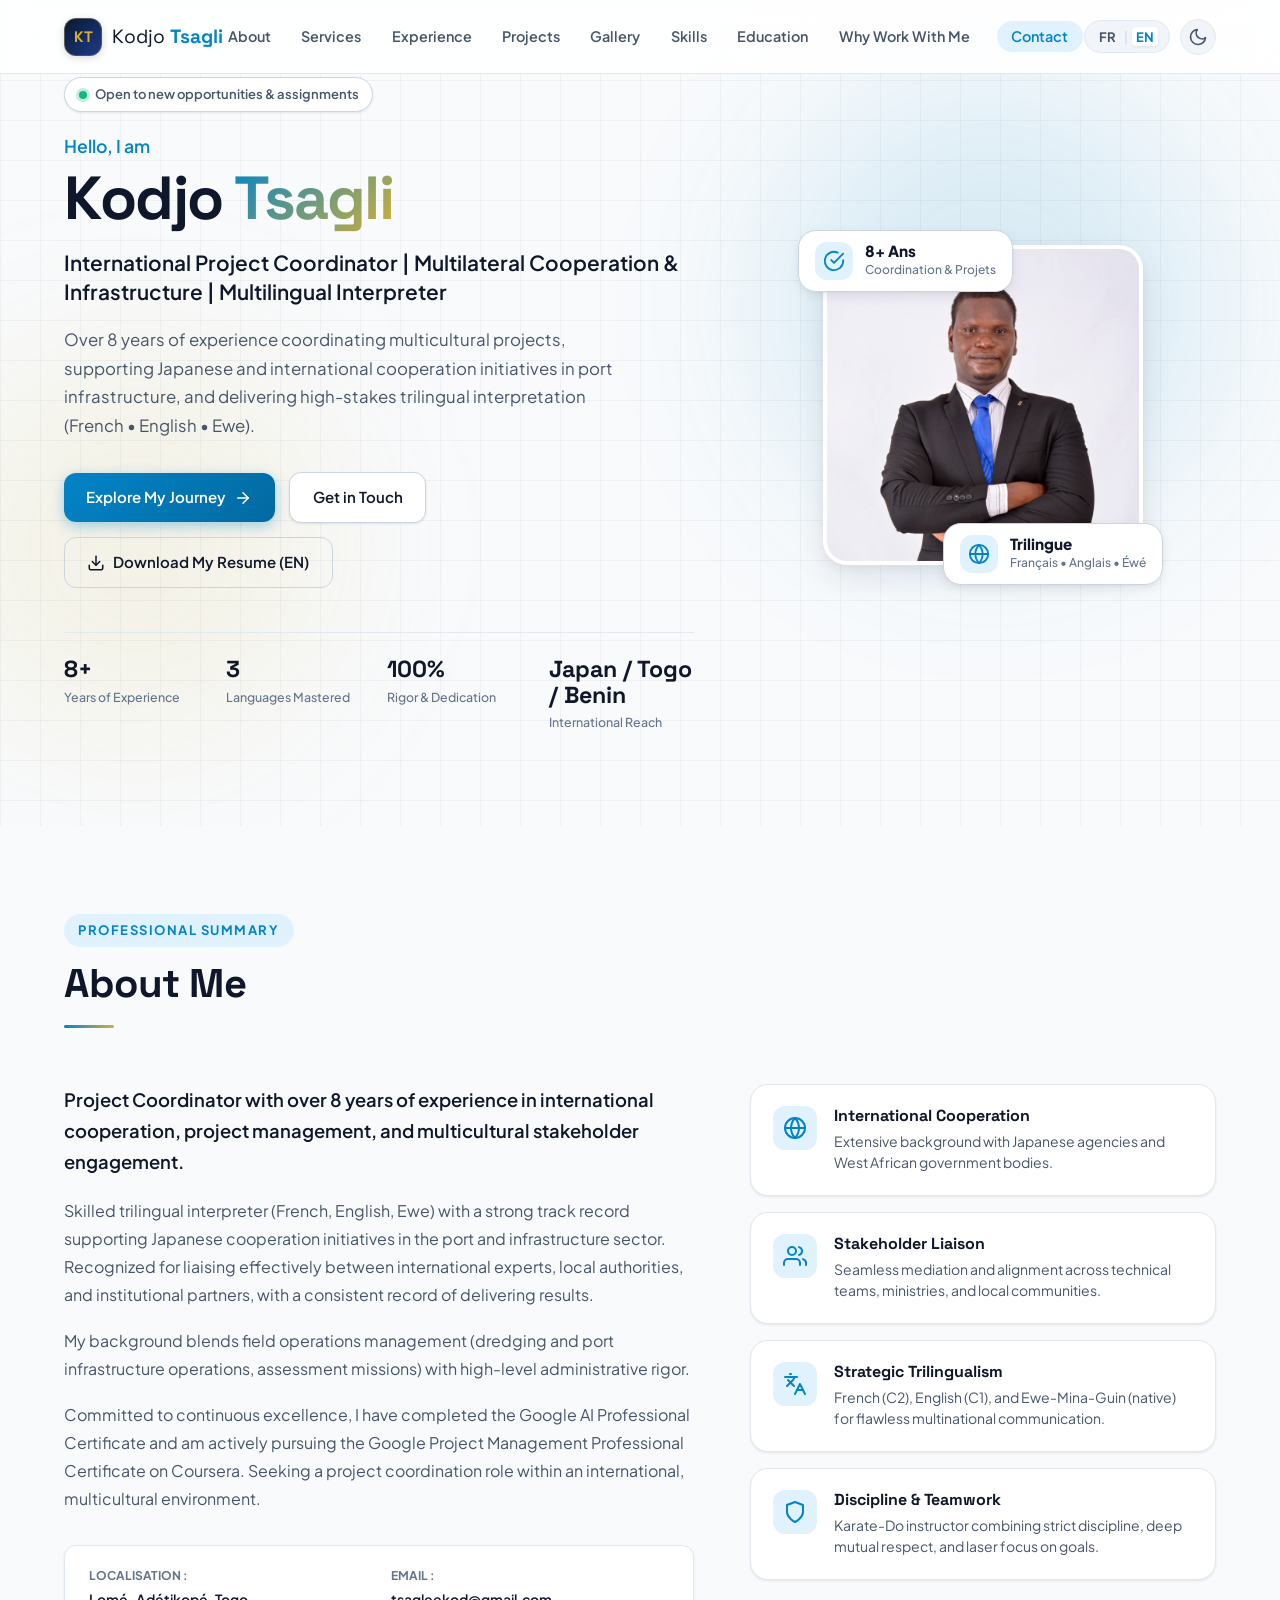
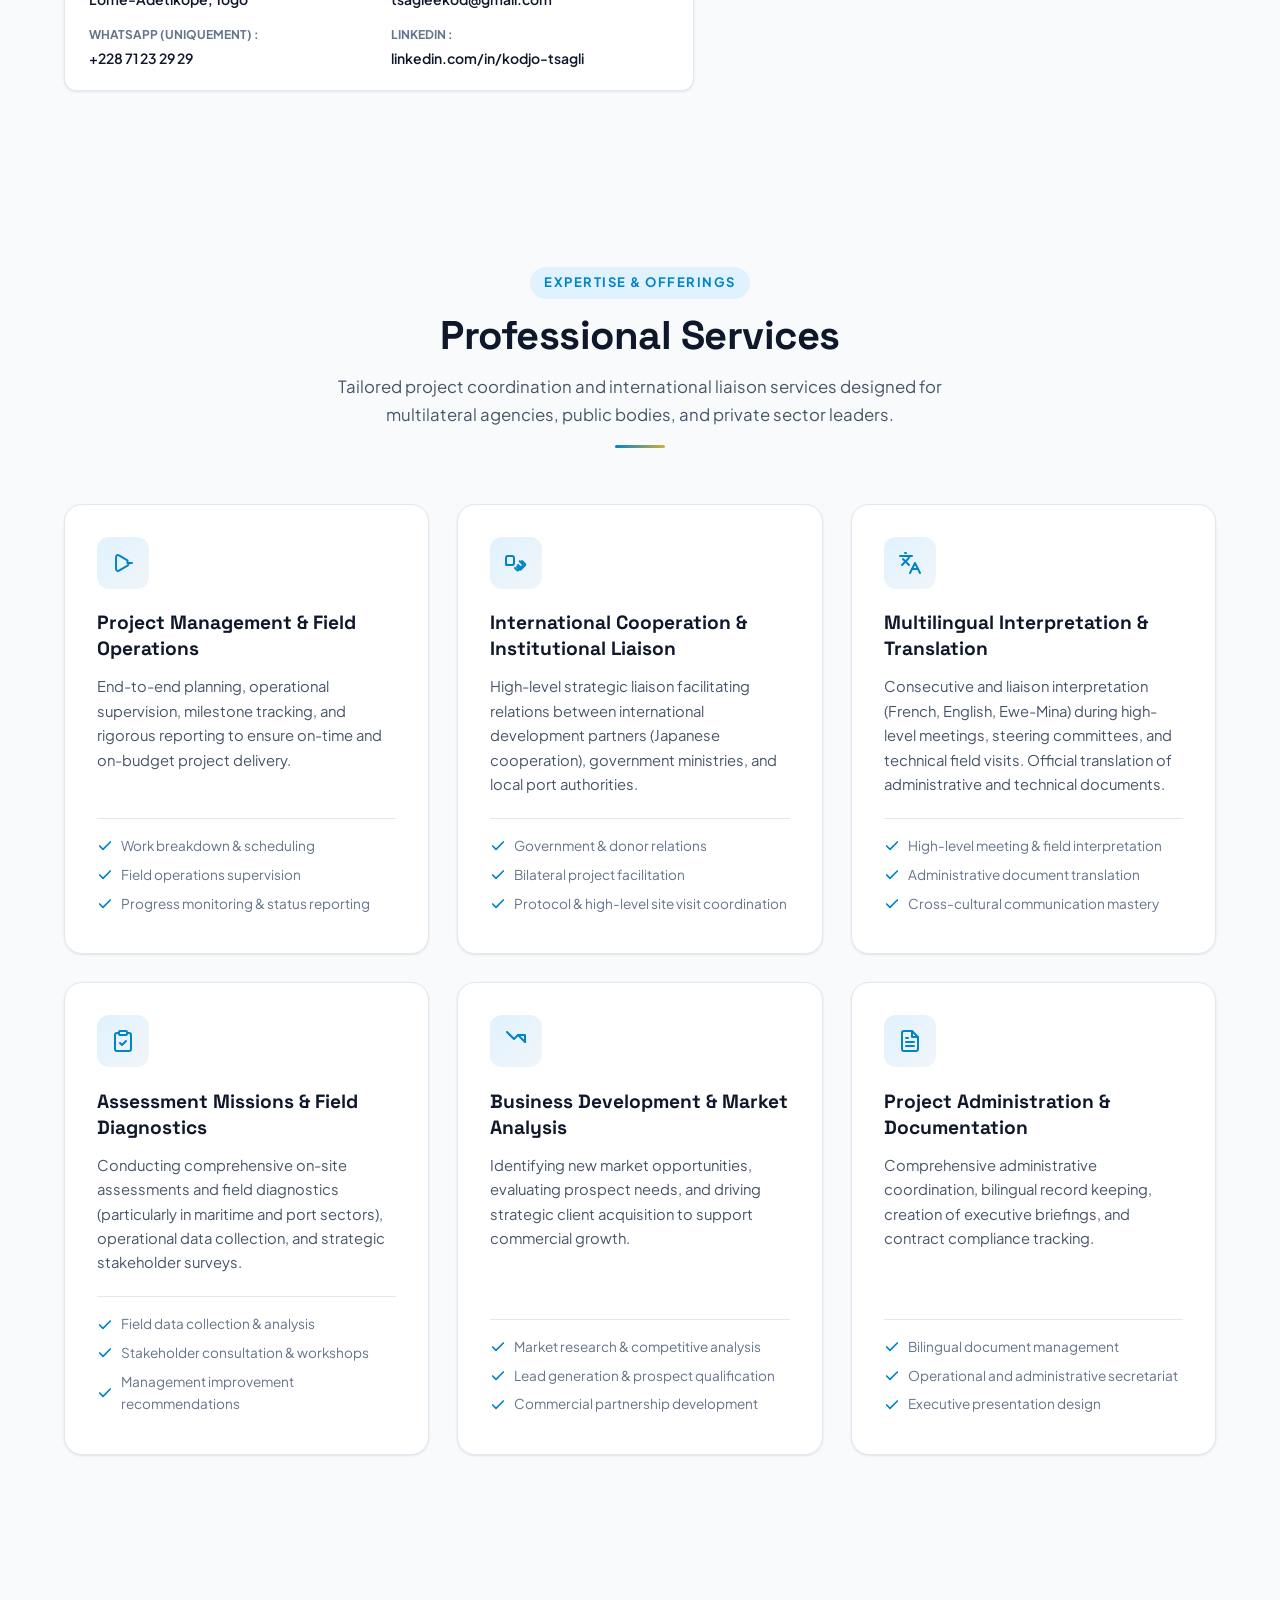
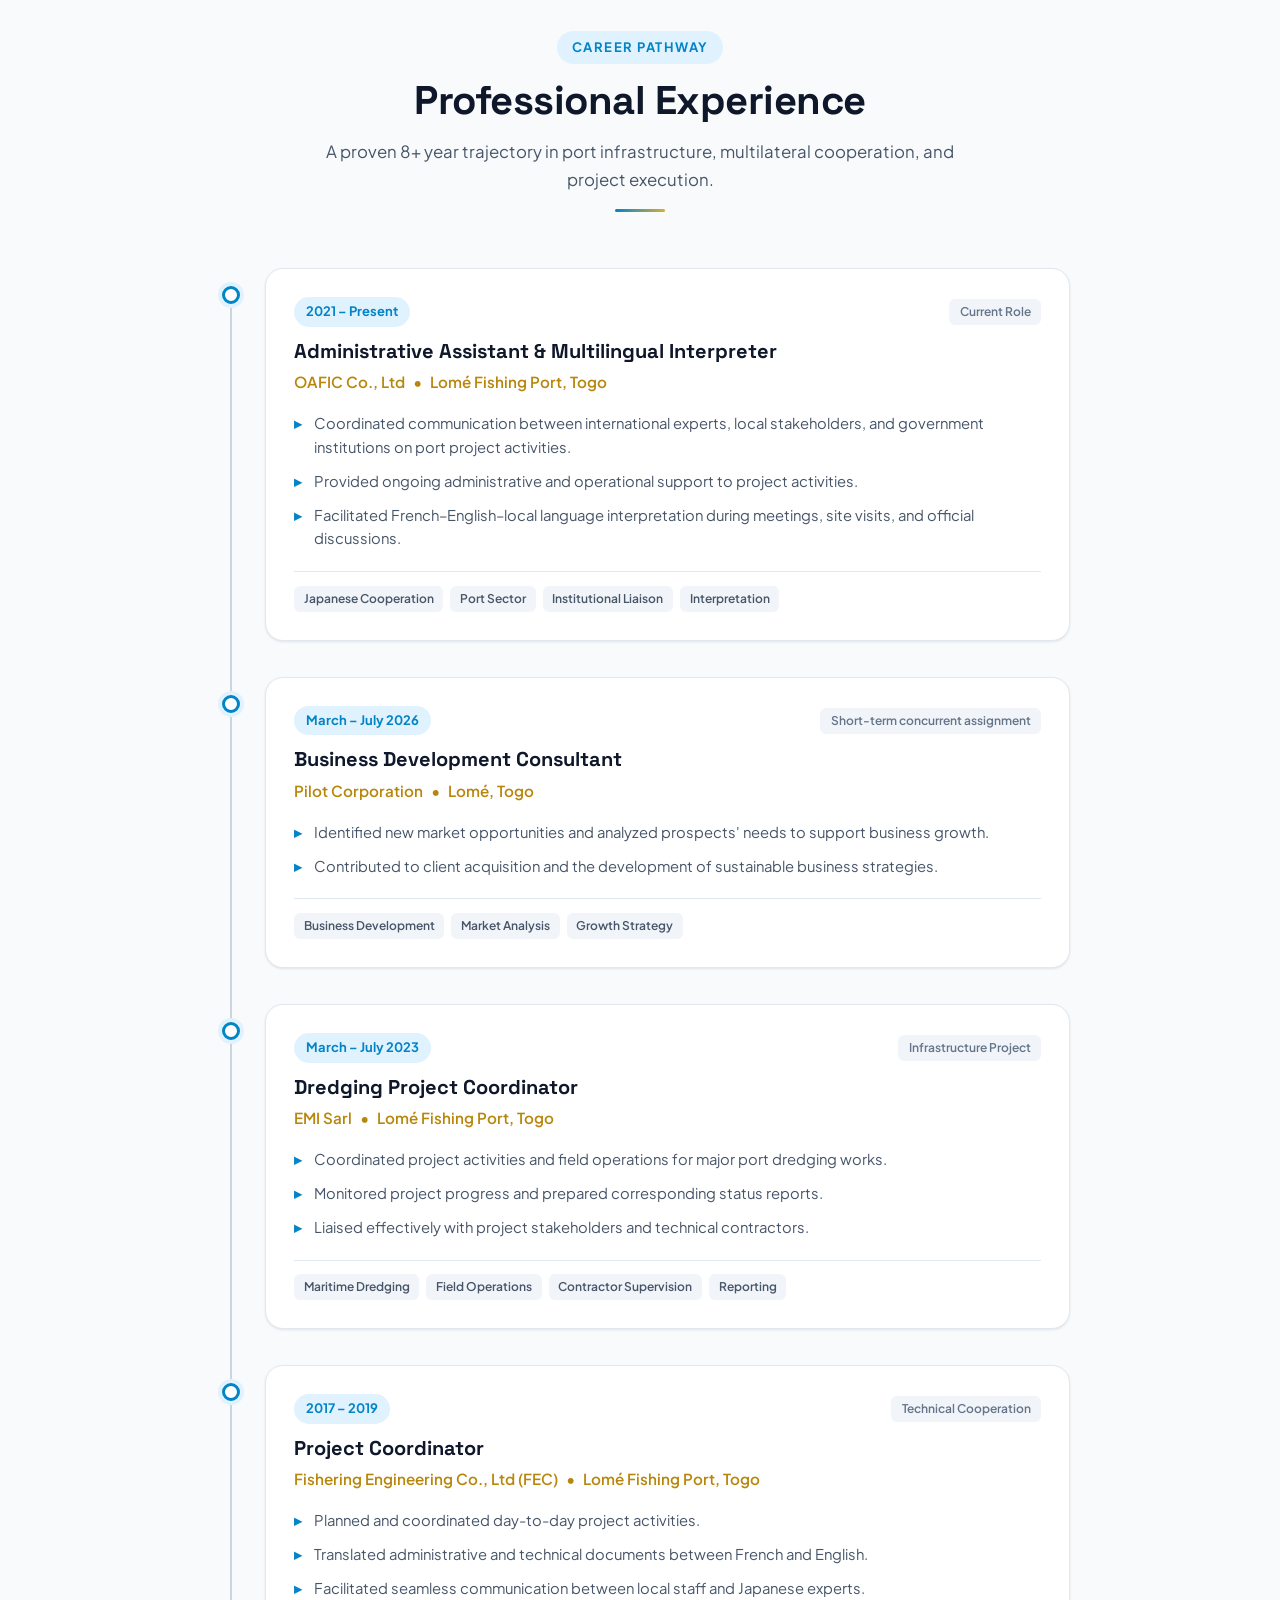
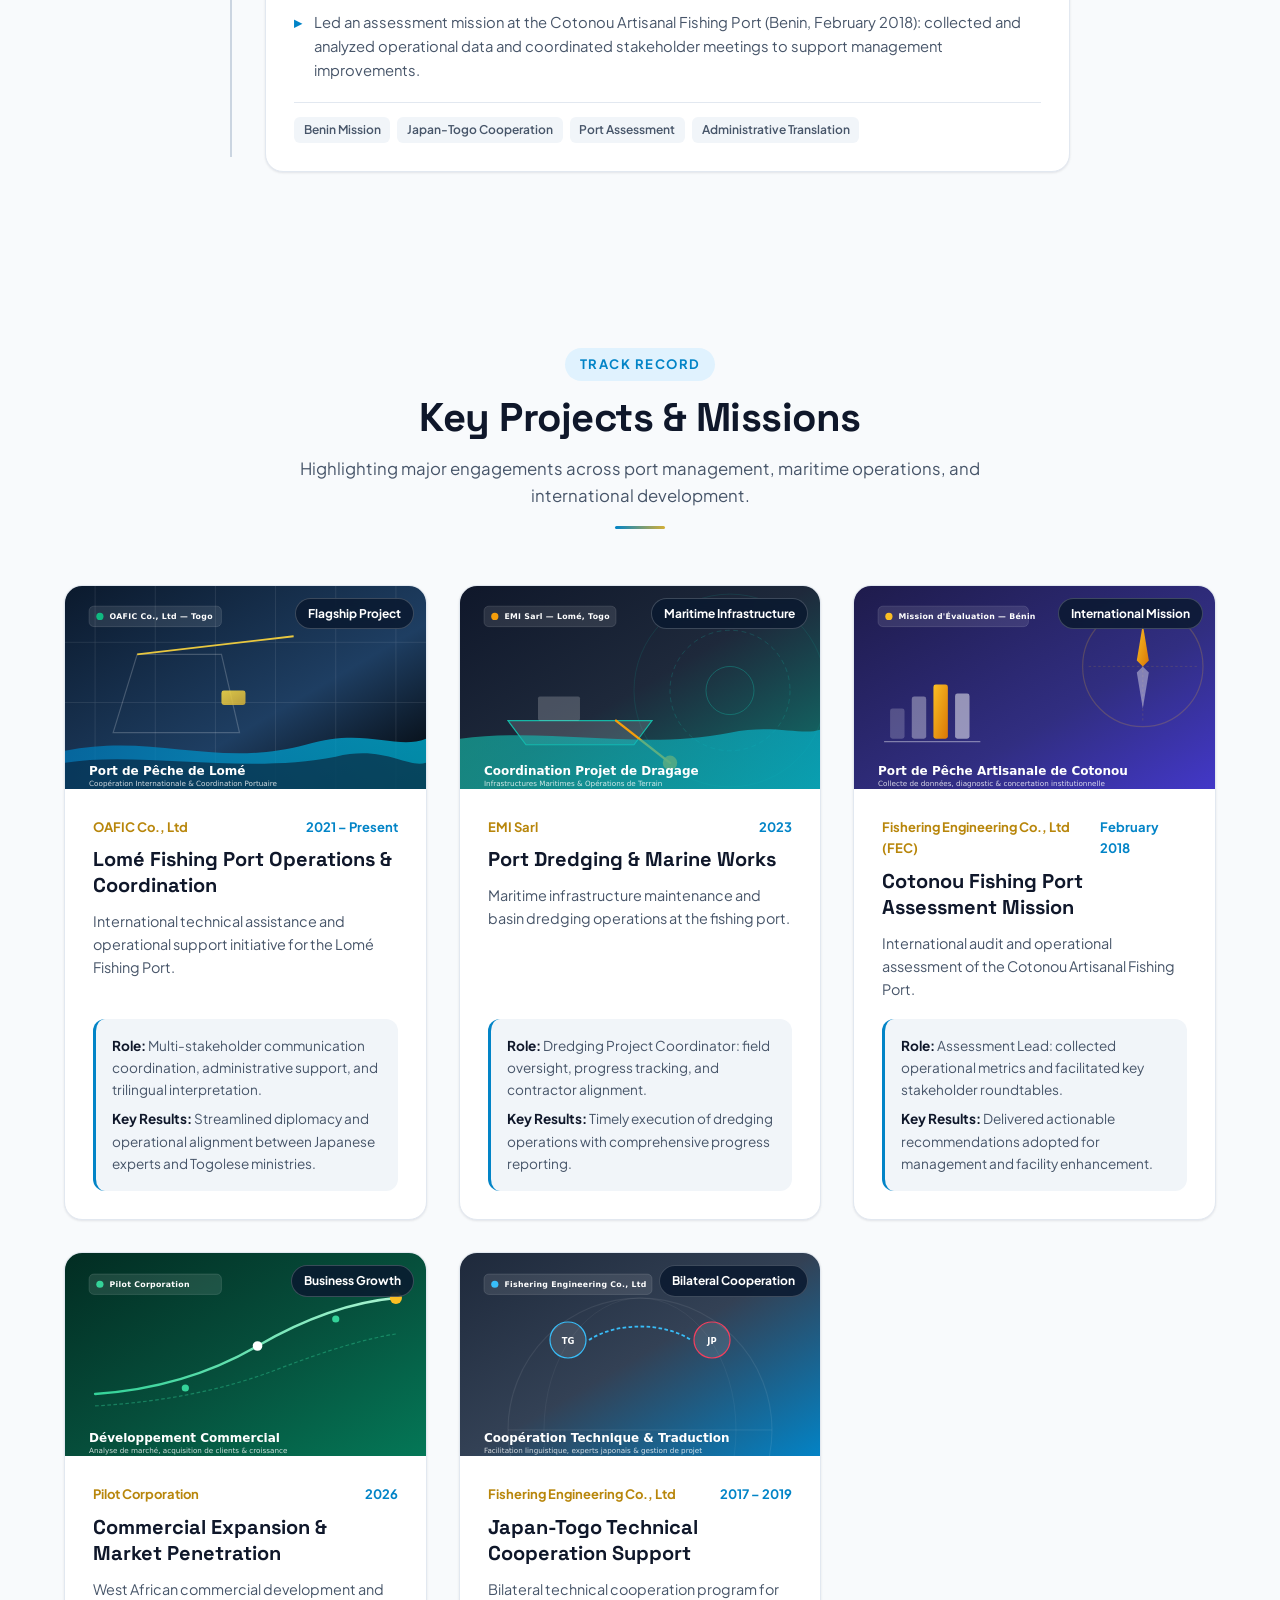
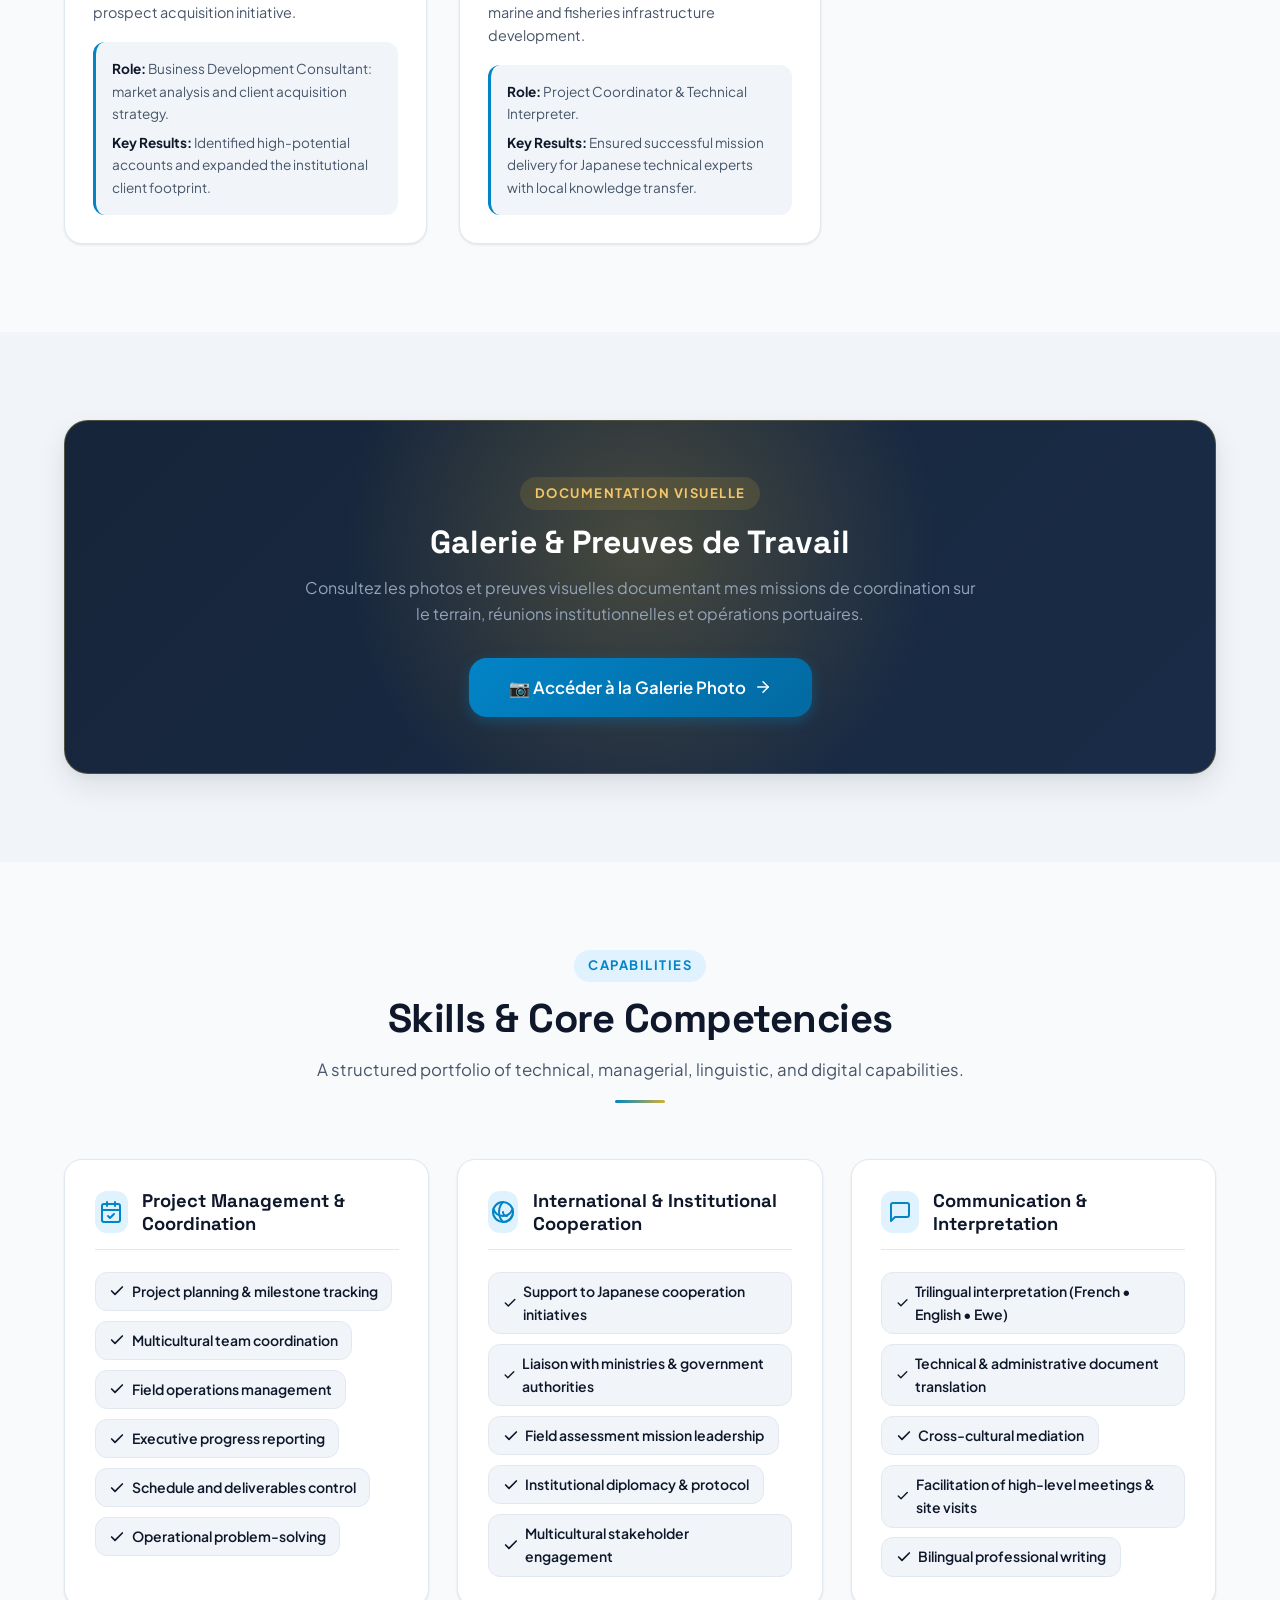
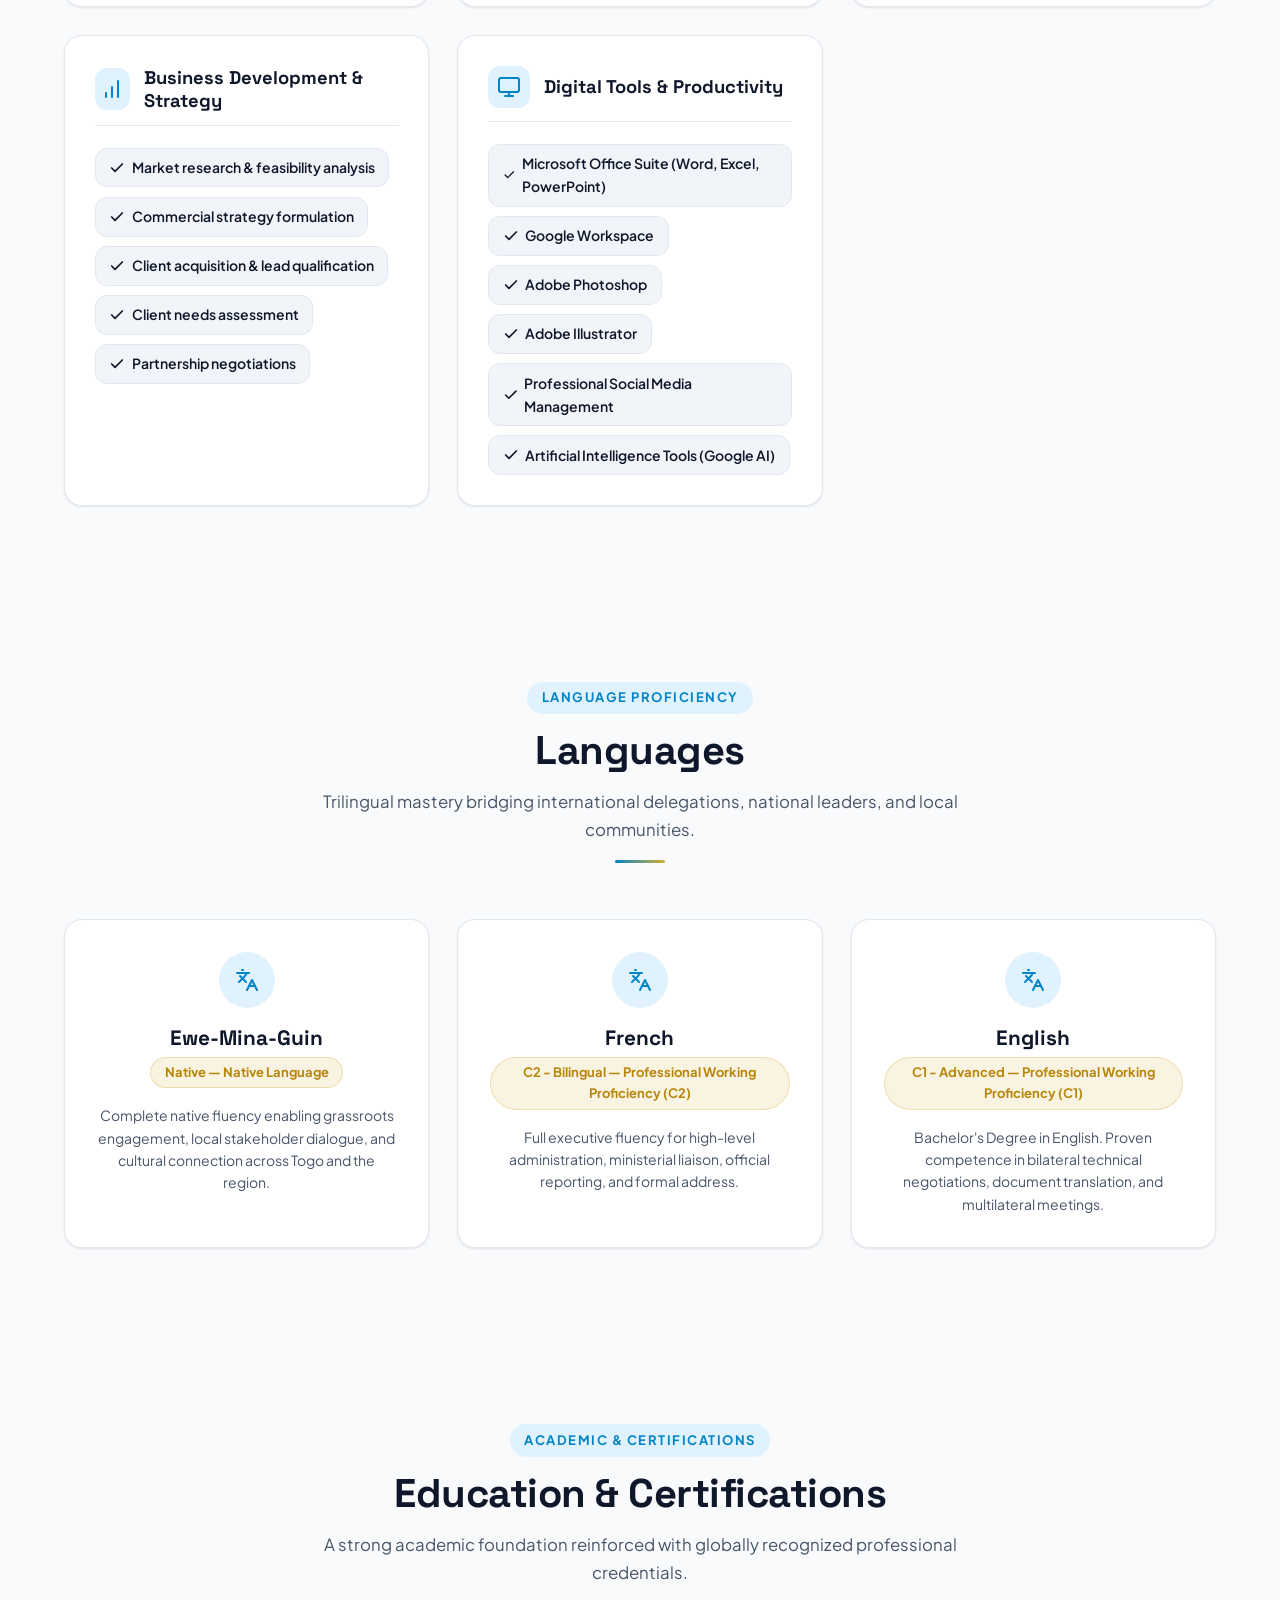
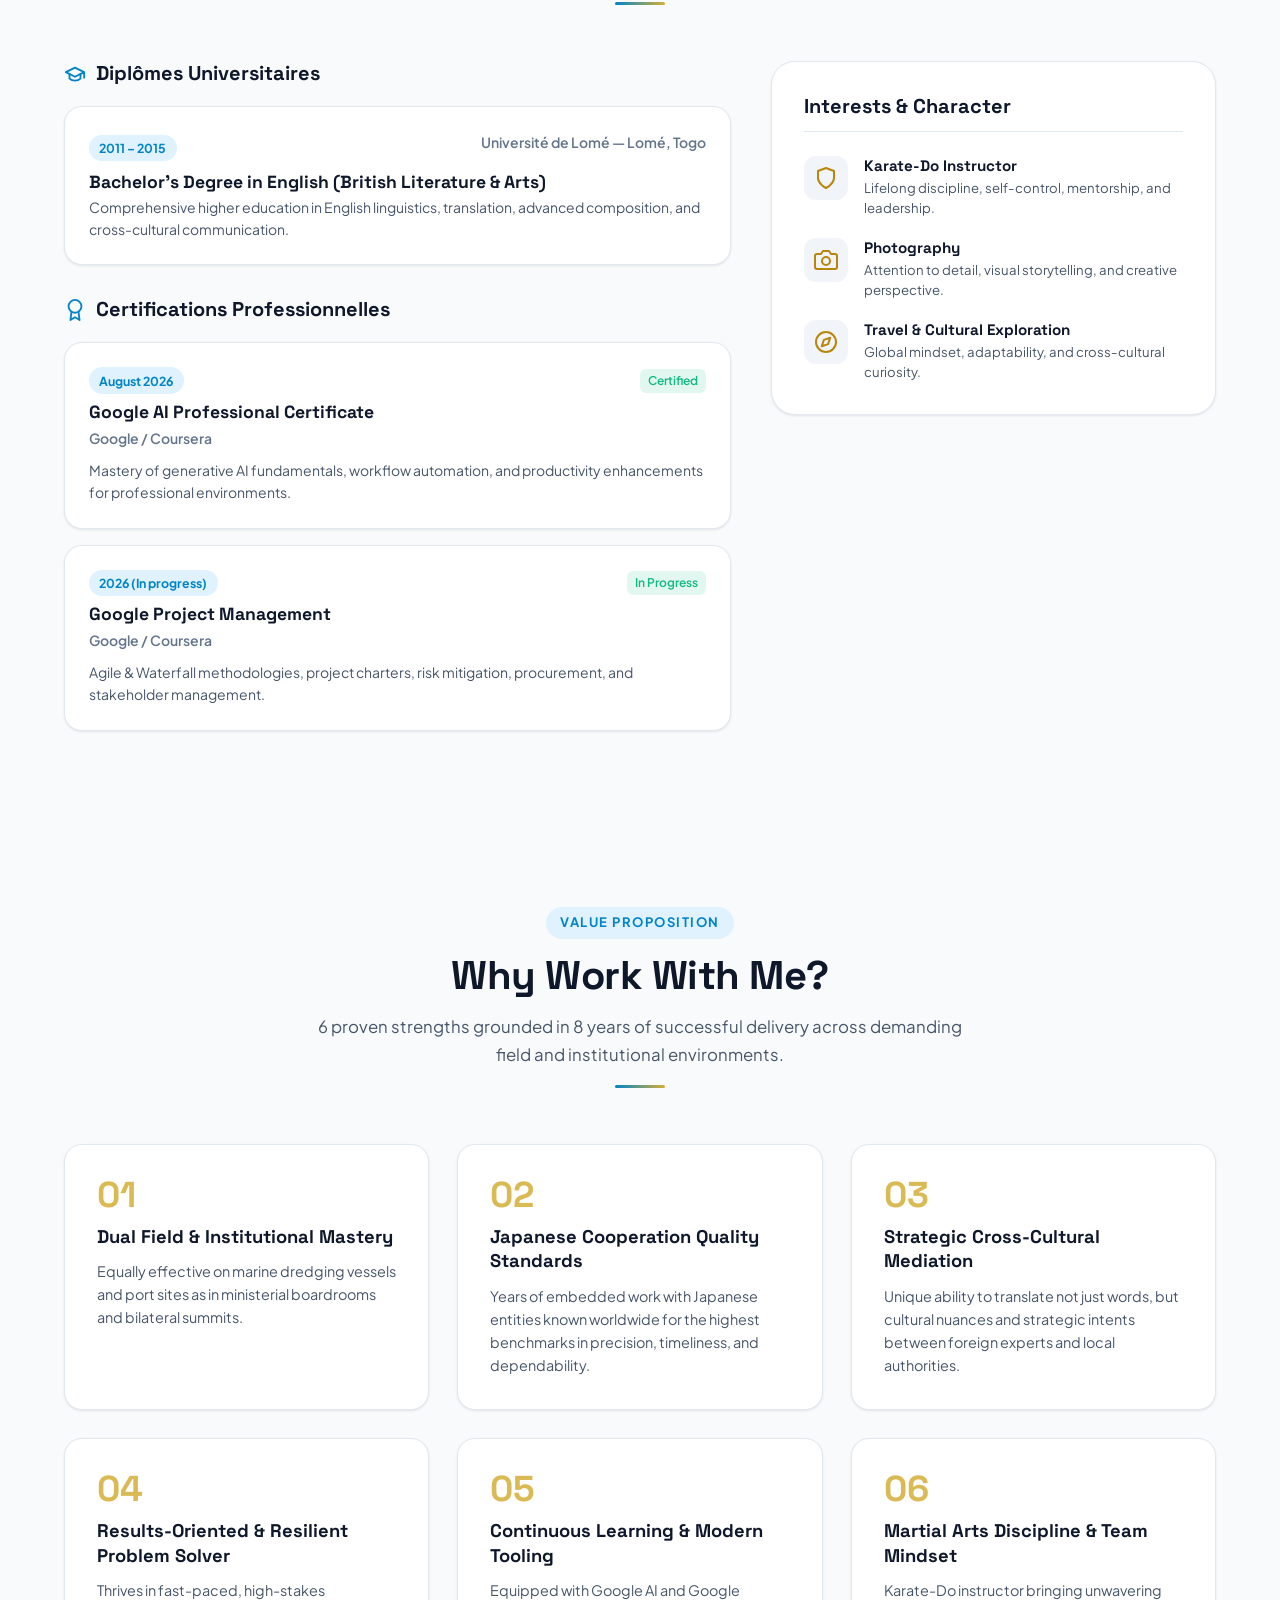
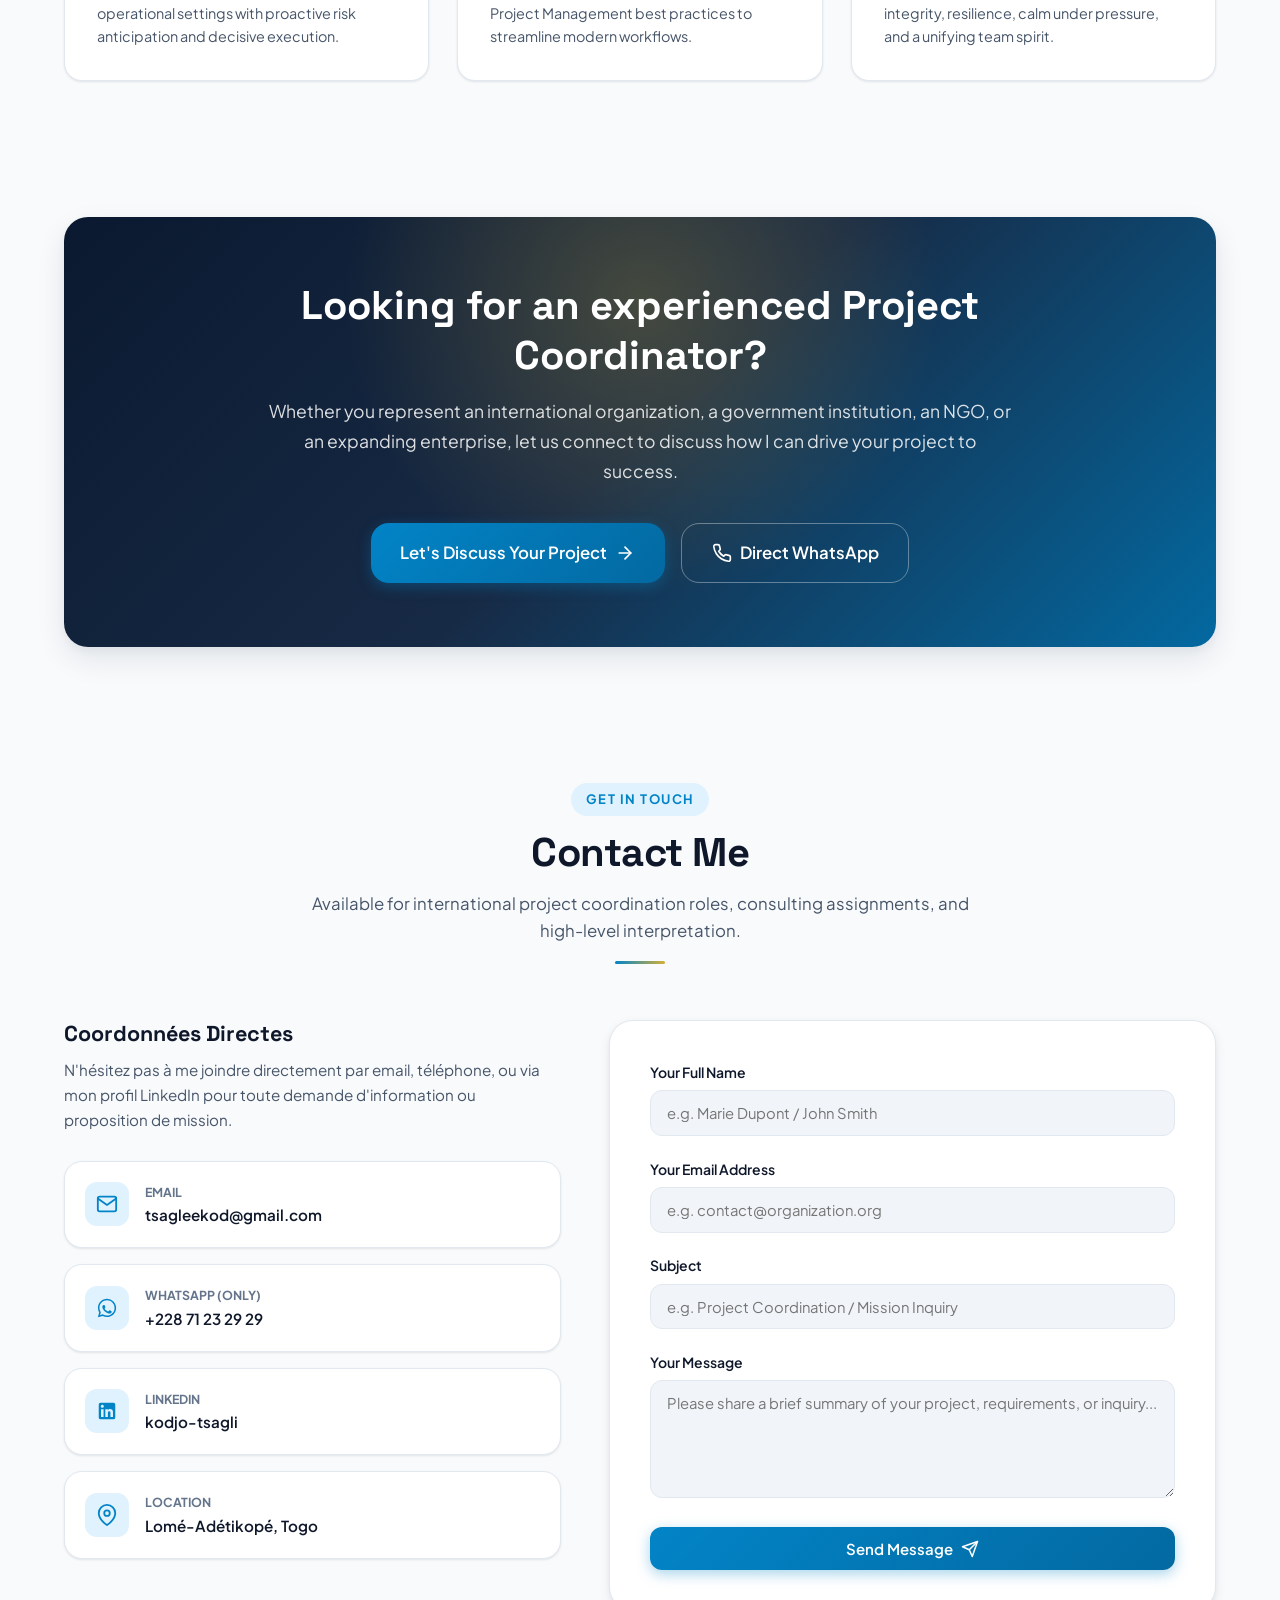
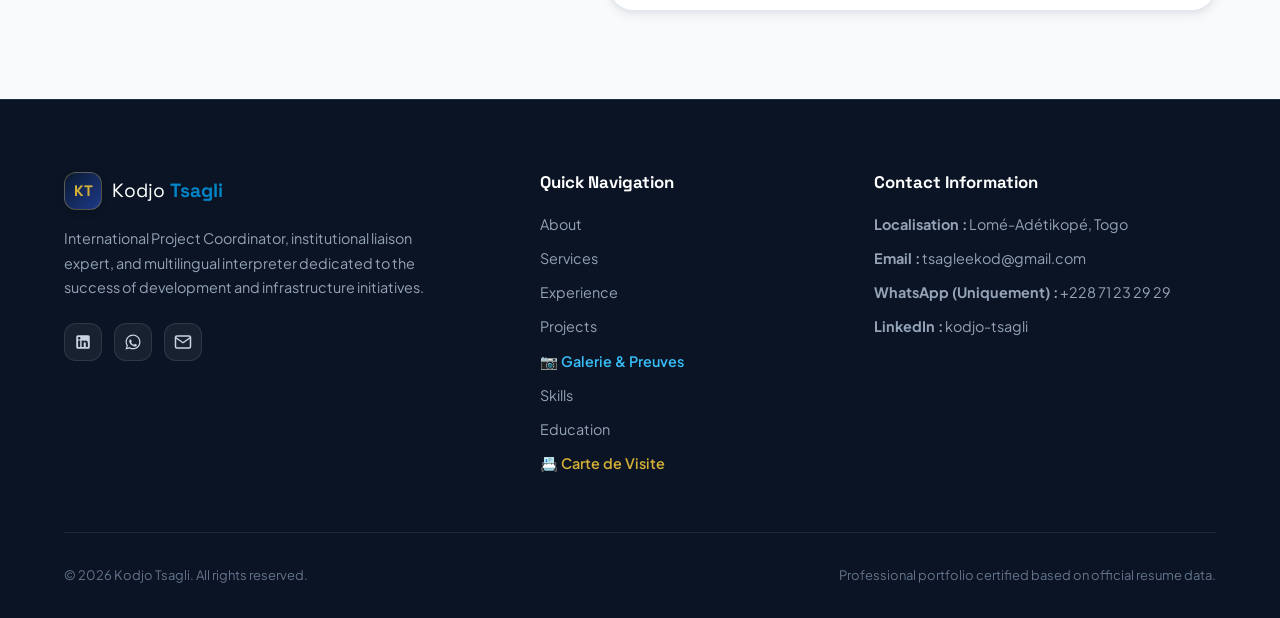
==== commit d15fff64: "Add files via upload" ====
--- a/CV/index.html
+++ b/CV/index.html
@@ -84,6 +84,7 @@
           <li><a href="#services" class="nav-link" data-i18n="nav.services">Services</a></li>
           <li><a href="#experience" class="nav-link" data-i18n="nav.experience">Expérience</a></li>
           <li><a href="#projects" class="nav-link" data-i18n="nav.projects">Projets</a></li>
+          <li><a href="gallery.html" class="nav-link" data-i18n="nav.gallery">Galerie</a></li>
           <li><a href="#skills" class="nav-link" data-i18n="nav.skills">Compétences</a></li>
           <li><a href="#education" class="nav-link" data-i18n="nav.education">Formation</a></li>
           <li><a href="#why-me" class="nav-link" data-i18n="nav.whyMe">Pourquoi moi ?</a></li>
@@ -401,6 +402,29 @@
 
         <div class="projects-grid" id="projects-container">
           <!-- Populated dynamically via config.js -->
+        </div>
+      </div>
+    </section>
+
+    <!-- GALLERY TEASER SECTION -->
+    <section id="gallery-preview" class="section gallery-preview-section" style="background-color: var(--bg-surface-alt);">
+      <div class="container">
+        <div class="cta-box" style="background: linear-gradient(135deg, rgba(10, 25, 47, 0.95), rgba(13, 32, 61, 0.95)); border: 1px solid rgba(212, 175, 55, 0.3); border-radius: var(--radius-xl); padding: 3.5rem 2rem;">
+          <div class="cta-glow" aria-hidden="true"></div>
+          <div class="cta-content" style="text-align: center; max-width: 680px; margin: 0 auto;">
+            <span class="section-tag" style="background: rgba(212, 175, 55, 0.15); color: var(--color-gold-light); margin-bottom: 0.75rem;">Documentation Visuelle</span>
+            <h2 class="cta-title" style="color: #FFFFFF; font-size: 2rem; margin-bottom: 0.85rem;">Galerie &amp; Preuves de Travail</h2>
+            <p class="cta-subtitle" style="color: #94A3B8; font-size: 1rem; margin-bottom: 2rem; line-height: 1.6;">
+              Consultez les photos et preuves visuelles documentant mes missions de coordination sur le terrain, réunions institutionnelles et opérations portuaires.
+            </p>
+            <a href="gallery.html" class="btn btn-primary btn-large" style="padding: 0.95rem 2.5rem; margin: 0 auto; display: inline-flex;">
+              <span>📷 Accéder à la Galerie Photo</span>
+              <svg viewBox="0 0 24 24" width="18" height="18" fill="none" stroke="currentColor" stroke-width="2" stroke-linecap="round" stroke-linejoin="round">
+                <line x1="5" y1="12" x2="19" y2="12"></line>
+                <polyline points="12 5 19 12 12 19"></polyline>
+              </svg>
+            </a>
+          </div>
         </div>
       </div>
     </section>
@@ -638,8 +662,10 @@
             <li><a href="#services" data-i18n="nav.services">Services</a></li>
             <li><a href="#experience" data-i18n="nav.experience">Expérience</a></li>
             <li><a href="#projects" data-i18n="nav.projects">Projets</a></li>
+            <li><a href="gallery.html" style="color: var(--color-primary-light); font-weight: 600;">📷 Galerie &amp; Preuves</a></li>
             <li><a href="#skills" data-i18n="nav.skills">Compétences</a></li>
             <li><a href="#education" data-i18n="nav.education">Formation</a></li>
+            <li><a href="card.html" style="color: var(--color-gold); font-weight: 600;">📇 Carte de Visite</a></li>
           </ul>
         </div>
 
